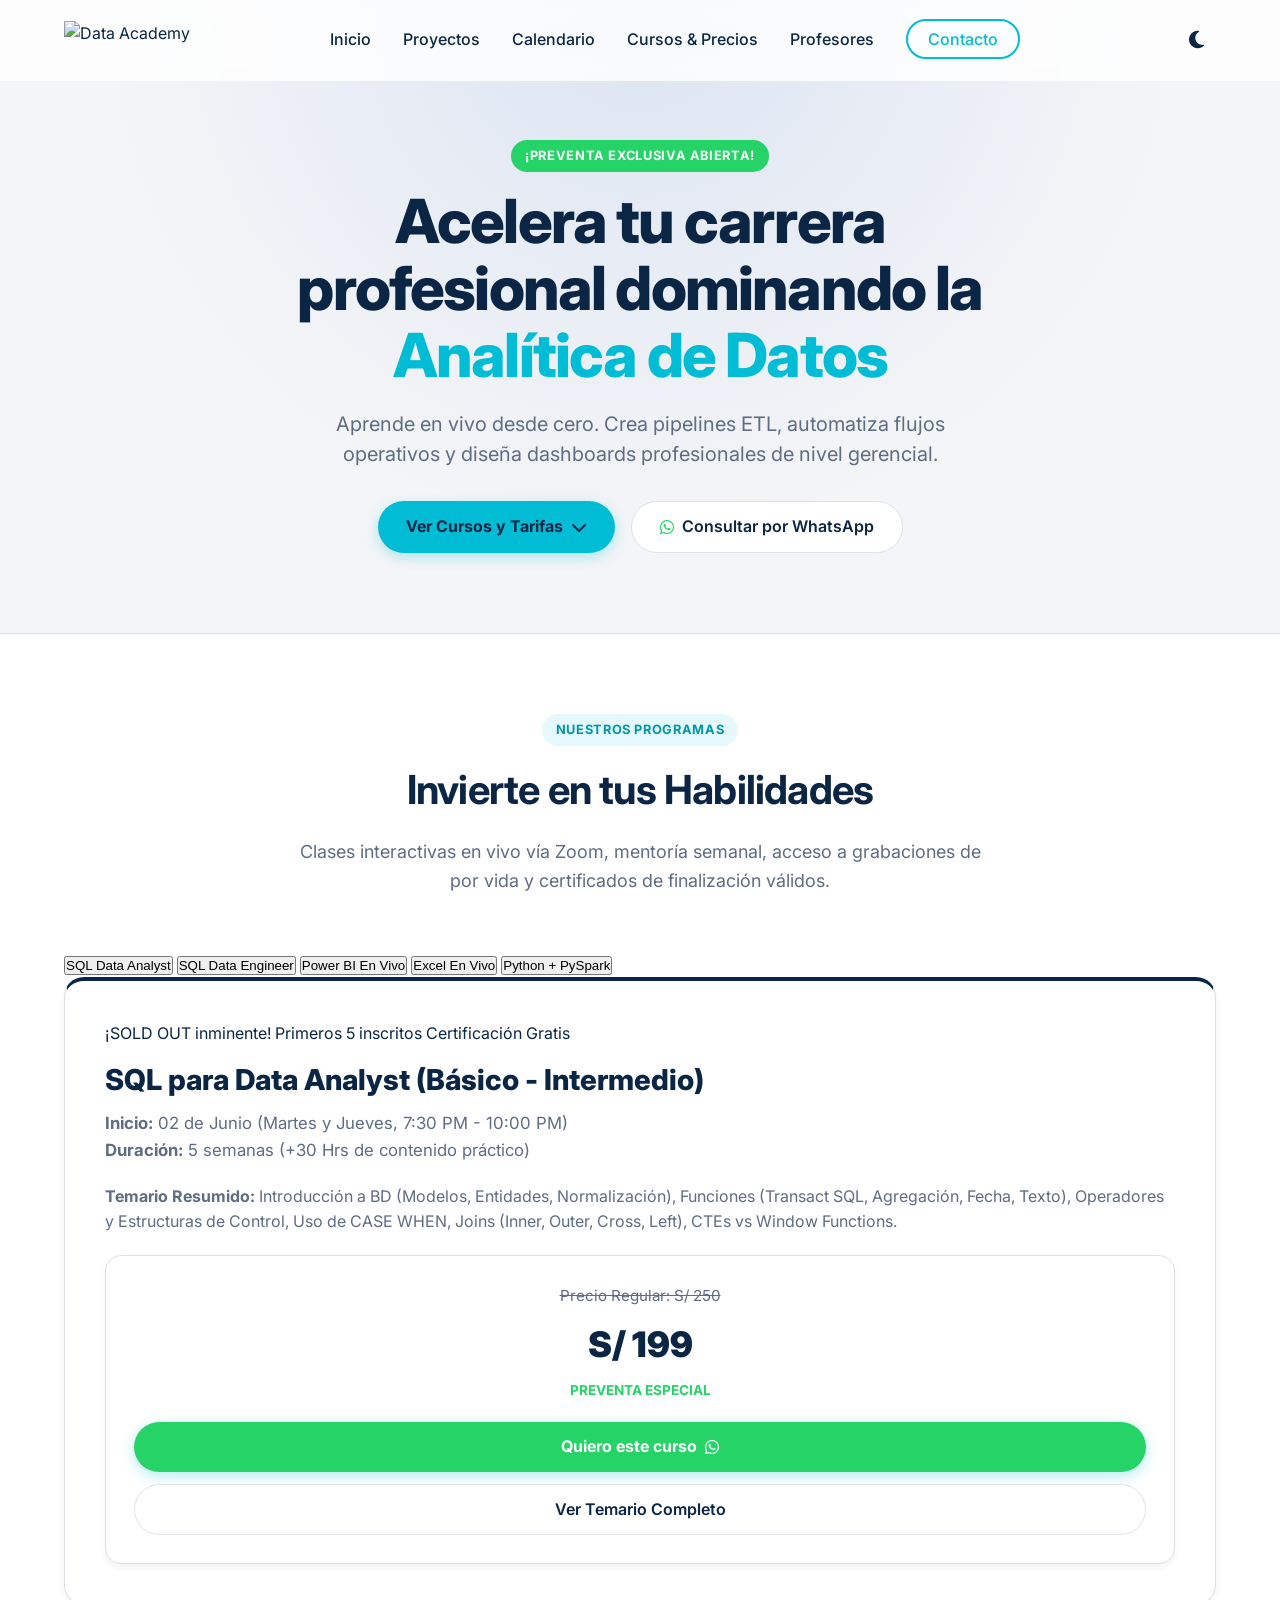
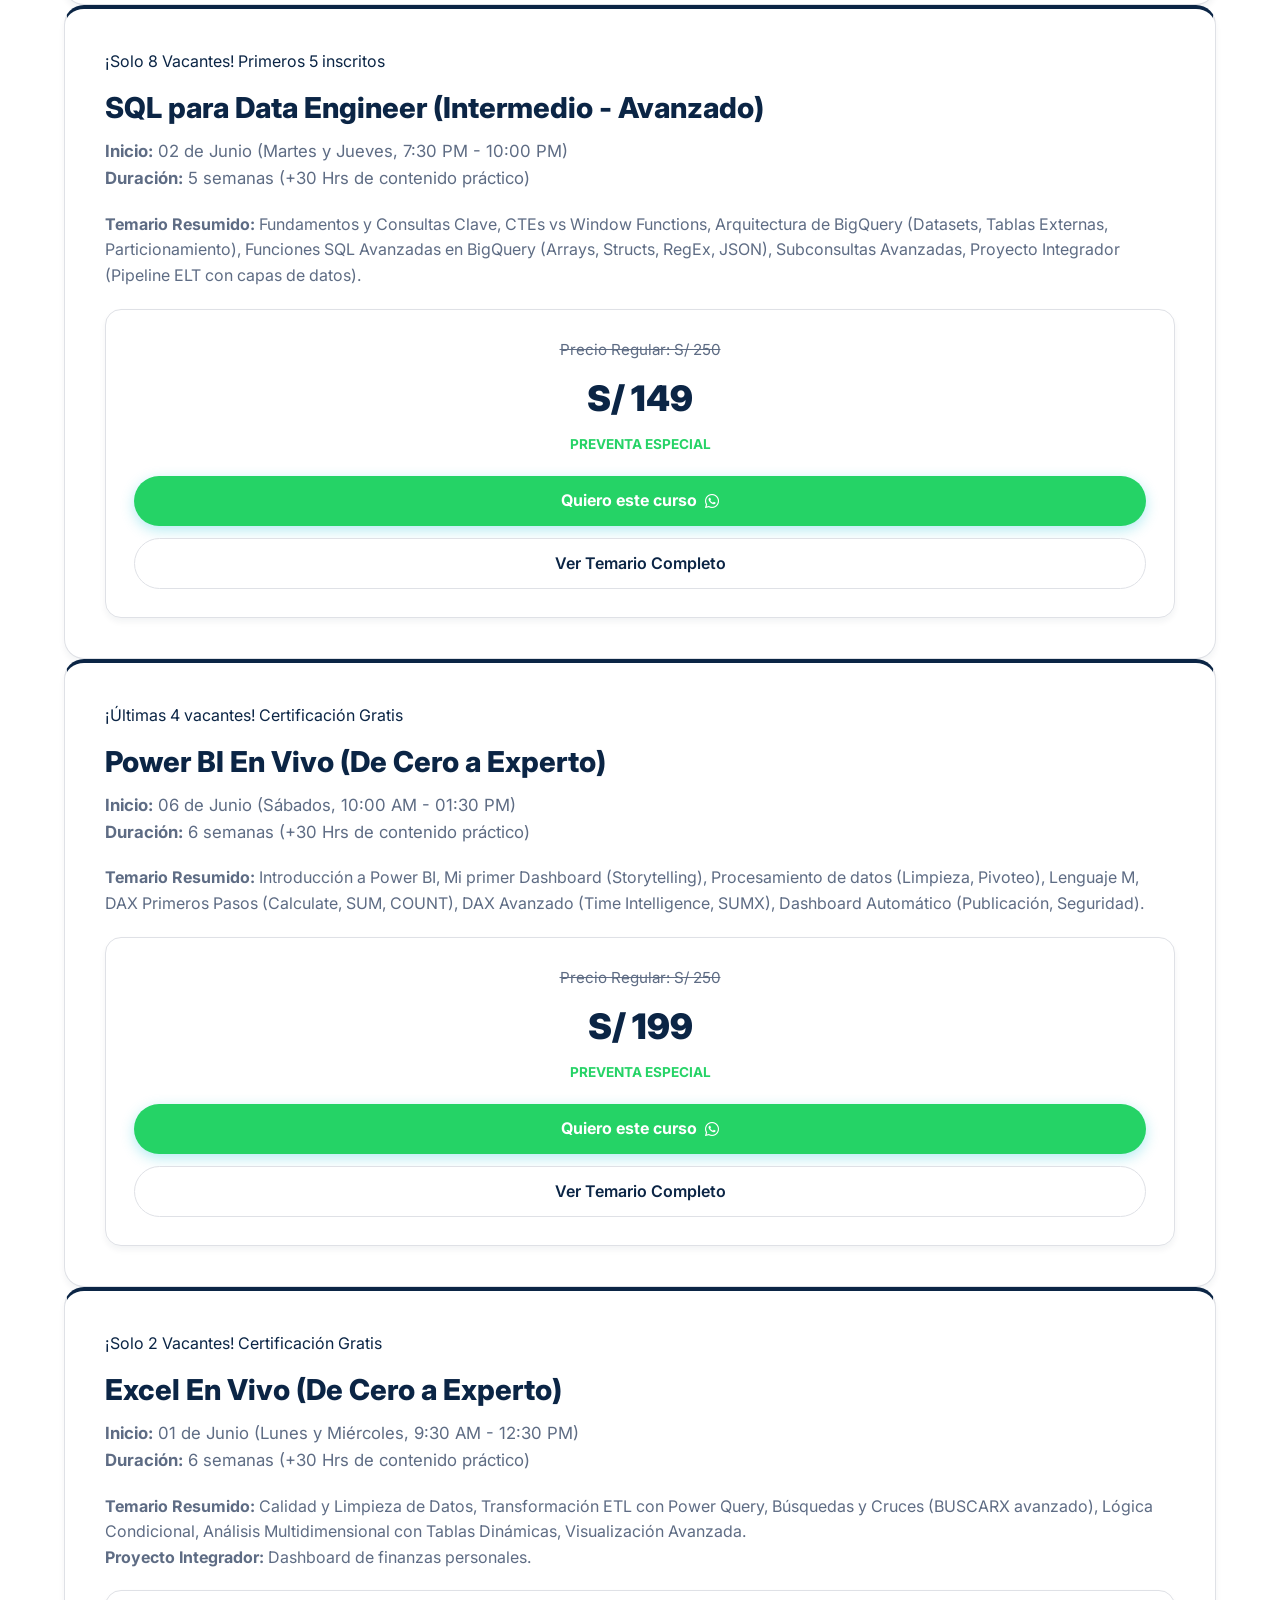
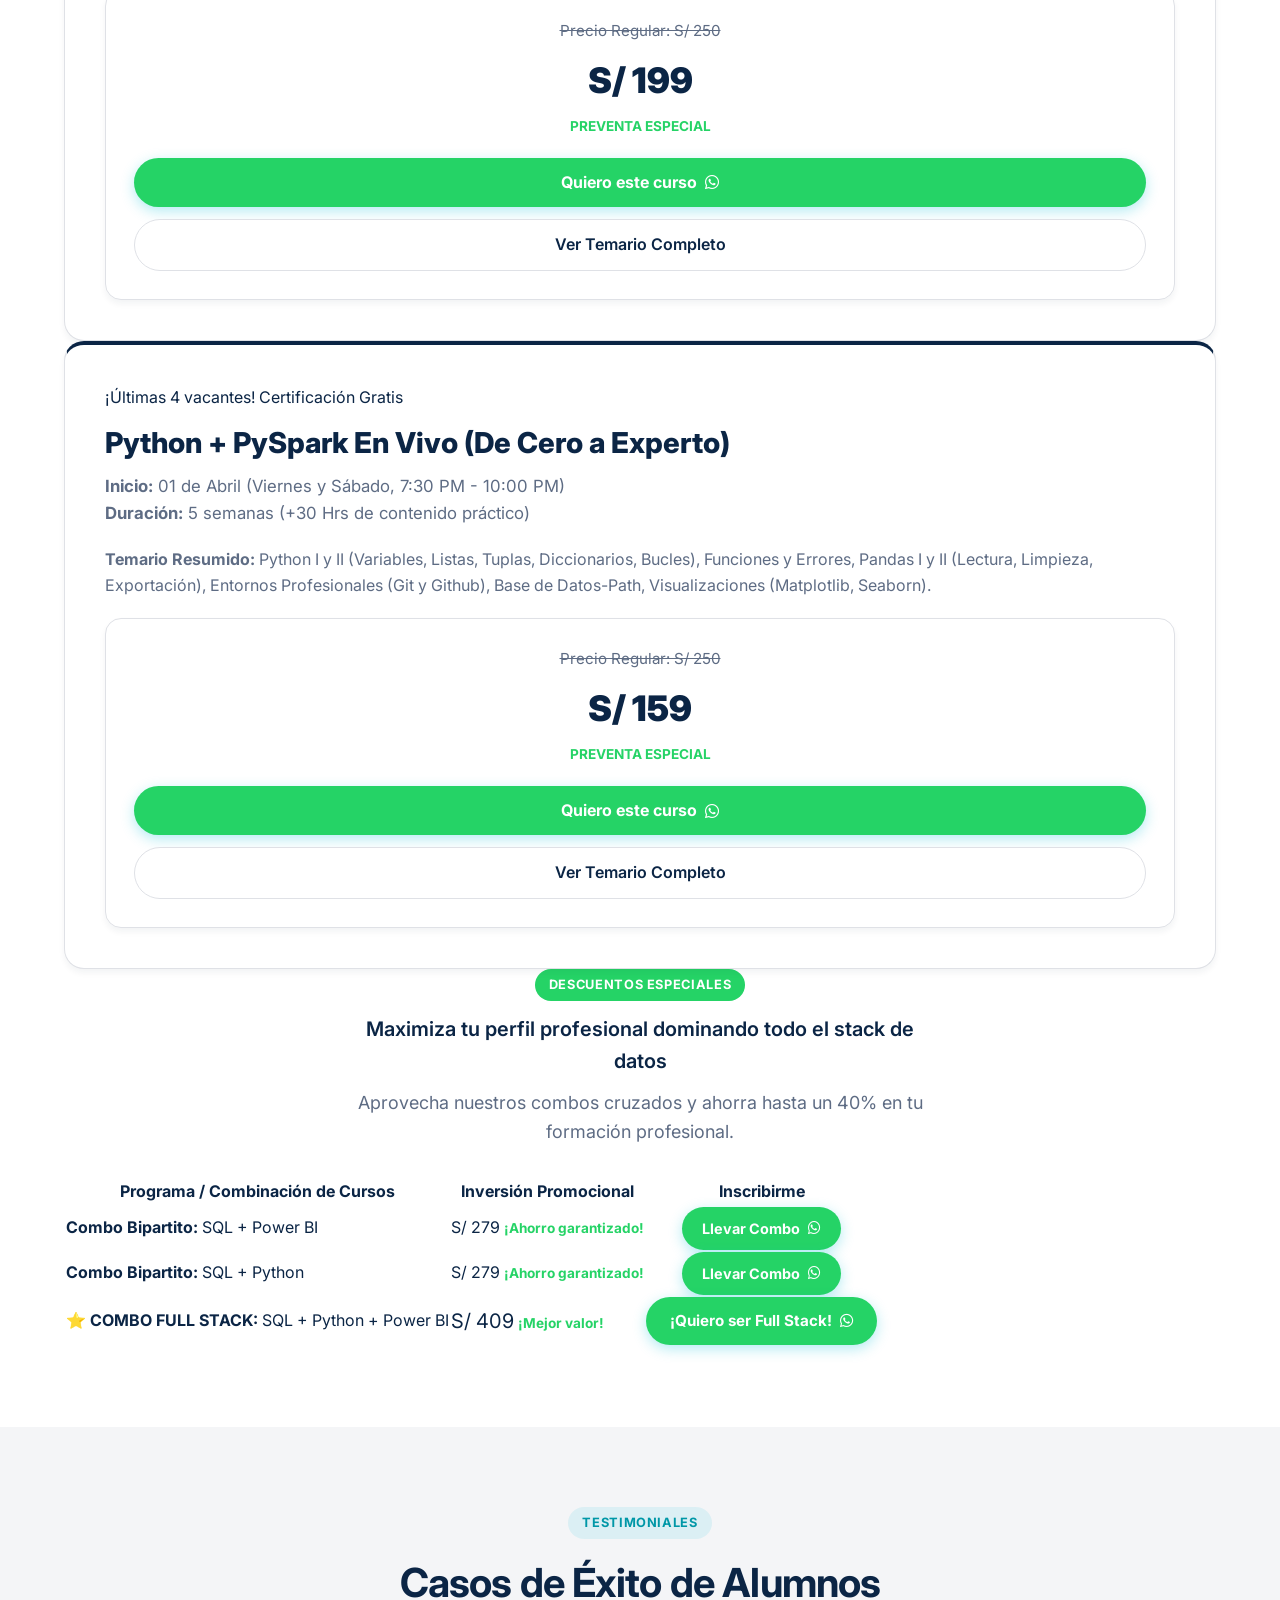
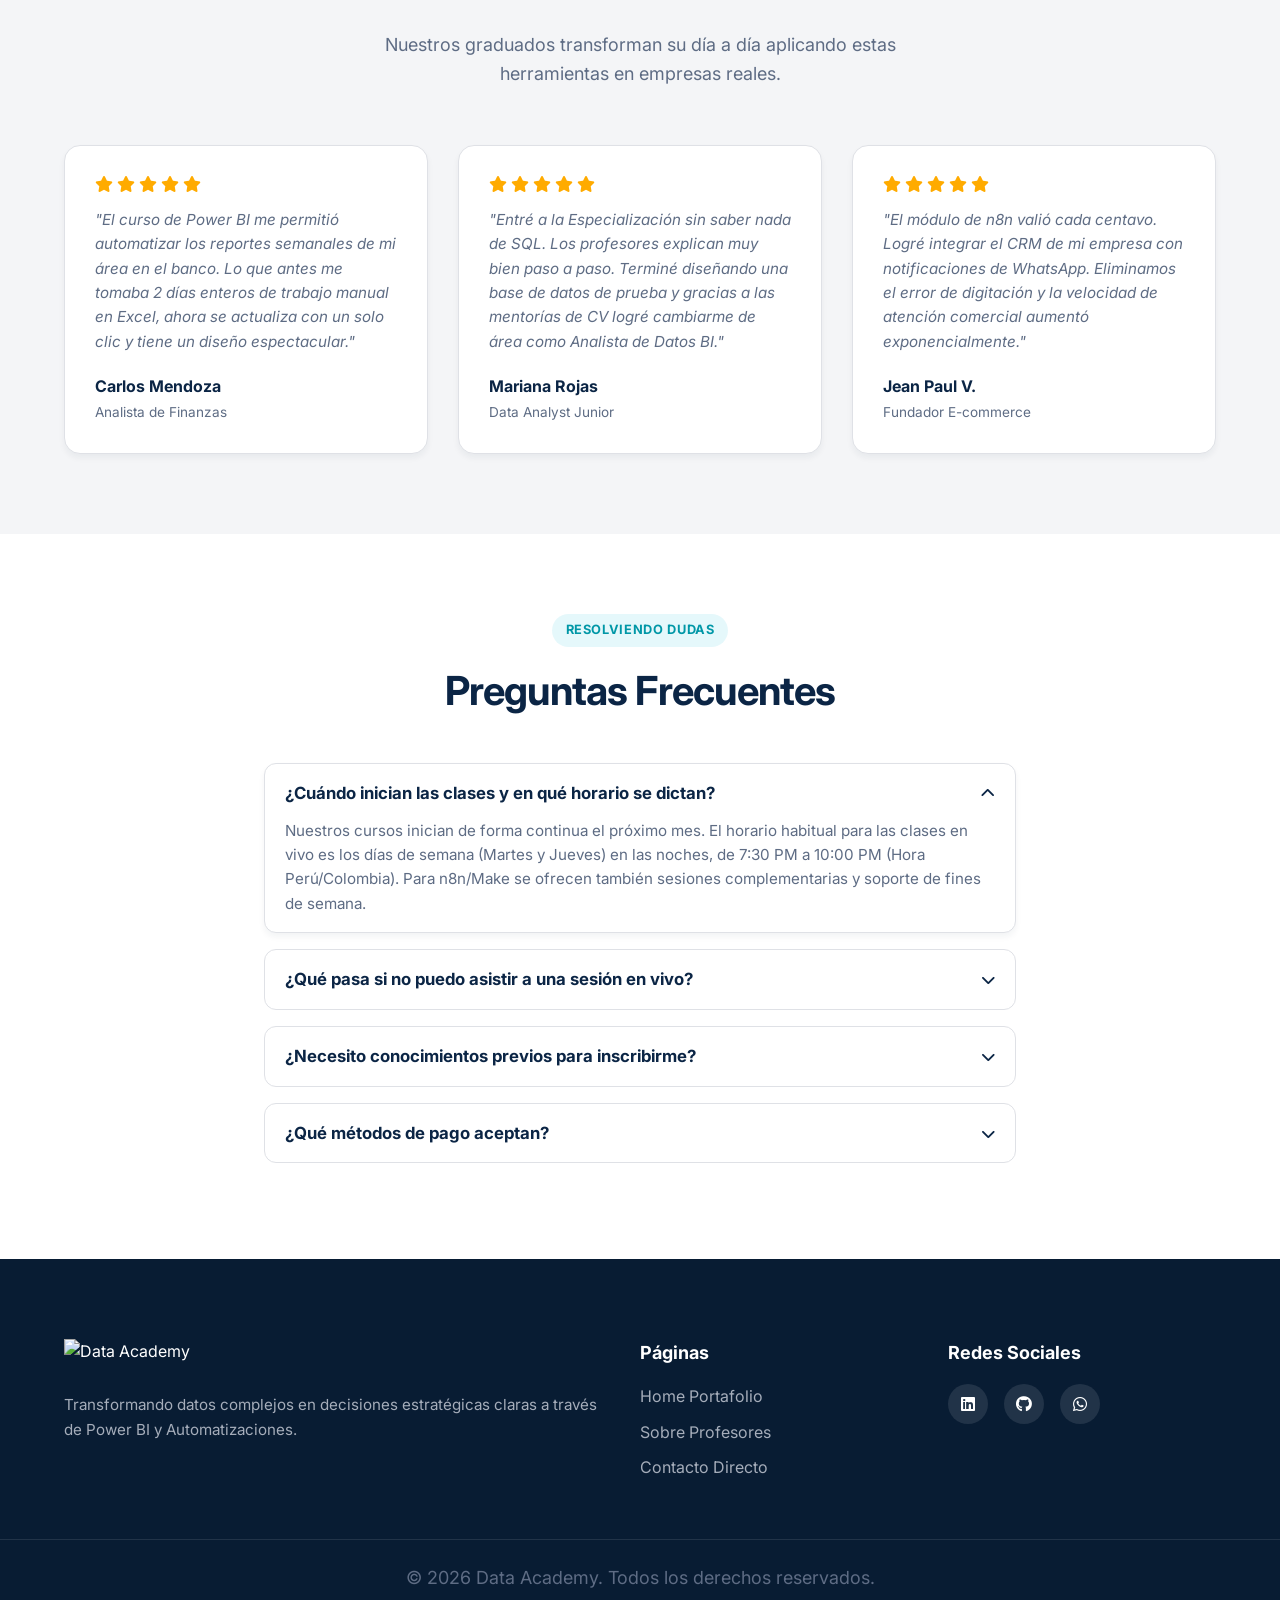
==== landing-ventas.html @ d22f831e "Merge pull request #1 from jhonvelasque/feat-calendario Feat calendario" ====
<!DOCTYPE html>
<html lang="es">

<head>
    <link rel="icon" type="image/png" href="assets/img/logo/logo_pestana.png">
    <script>
        (function () {
            const theme = localStorage.getItem('theme');
            if (theme === 'dark' || (!theme && window.matchMedia('(prefers-color-scheme: dark)').matches)) {
                document.documentElement.classList.add('dark-theme');
            }
        })();
    </script>
    <meta charset="UTF-8">
    <meta name="viewport" content="width=device-width, initial-scale=1.0">
    <title>Inscripciones Abiertas | Data Academy</title>
    <meta name="description"
        content="Venta de cursos en vivo y especializaciones en Power BI, SQL, n8n y Make en Data Academy. Precios de preventa disponibles.">
    <!-- Google Fonts -->
    <link rel="preconnect" href="https://fonts.googleapis.com">
    <link rel="preconnect" href="https://fonts.gstatic.com" crossorigin>
    <link href="https://fonts.googleapis.com/css2?family=Inter:wght@300;400;500;600;700;800&display=swap"
        rel="stylesheet">
    <!-- Font Awesome -->
    <link rel="stylesheet" href="https://cdnjs.cloudflare.com/ajax/libs/font-awesome/6.4.0/css/all.min.css">
    <link rel="stylesheet" href="assets/css/style.css">
</head>

<body>
    <!-- Navbar -->
    <nav class="navbar scrolled" id="navbar">
        <div class="container nav-container">
            <a href="index.html" class="logo">
                <img src="assets/img/logo/logo_claro.png" class="logo-light" alt="Data Academy">
                <img src="assets/img/logo/logo_oscuro.png" class="logo-dark" alt="Data Academy">
            </a>
            <ul class="nav-links">
                <li><a href="index.html#inicio">Inicio</a></li>
                <li><a href="index.html#proyectos">Proyectos</a></li>
                <li><a href="landing-cursos.html">Calendario</a></li>
                <li><a href="#ofertas">Cursos & Precios</a></li>
                <li><a href="pages/biografia.html">Profesores</a></li>
                <li><a href="index.html#contacto" class="btn-primary-outline">Contacto</a></li>
            </ul>
            <button id="theme-toggle" class="theme-toggle-btn" aria-label="Cambiar tema">
                <i class="fas fa-moon"></i>
            </button>
        </div>
    </nav>

    <!-- Landing Hero -->
    <header class="detail-hero"
        style="padding: 140px 0 80px; text-align: center; background: radial-gradient(circle at top, rgba(0, 82, 204, 0.1) 0%, transparent 60%), var(--bg-light);">
        <div class="container detail-container" style="max-width: 800px;">
            <span class="course-tag"
                style="background-color: var(--secondary-color); color: white; margin-bottom: 16px; display: inline-block;">¡Preventa
                Exclusiva Abierta!</span>
            <h1
                style="font-size: clamp(2.5rem, 5vw, 3.8rem); font-weight: 800; line-height: 1.1; margin-bottom: 20px; color: var(--text-main);">
                Acelera tu carrera profesional dominando la <span class="highlight">Analítica de Datos</span>
            </h1>
            <p
                style="font-size: 1.25rem; color: var(--text-muted); max-width: 650px; margin: 0 auto 32px; line-height: 1.5;">
                Aprende en vivo desde cero. Crea pipelines ETL, automatiza flujos operativos y diseña dashboards
                profesionales de nivel gerencial.
            </p>
            <div style="display: flex; gap: 16px; justify-content: center; flex-wrap: wrap;">
                <a href="#ofertas" class="btn btn-primary">Ver Cursos y Tarifas <i class="fas fa-chevron-down"></i></a>
                <a href="https://api.whatsapp.com/send/?phone=51904882577&text=Hola%2C%20me%20gustar%C3%ADa%20obtener%20m%C3%A1s%20informaci%C3%B3n%20sobre%20Data%20Academy.&type=phone_number&app_absent=0" class="btn btn-secondary" target="_blank"><i class="fab fa-whatsapp"></i>
                    Consultar por WhatsApp</a>
            </div>
        </div>
    </header>

    <!-- Pricing & Offers Section -->
    <section class="section" id="ofertas" style="background: var(--bg-main);">
        <div class="container">
            <div class="section-header text-center" style="max-width: 700px; margin: 0 auto 56px;">
                <span class="course-tag" style="margin-bottom: 12px; display: inline-block;">Nuestros Programas</span>
                <h2>Invierte en tus Habilidades</h2>
                <p>Clases interactivas en vivo vía Zoom, mentoría semanal, acceso a grabaciones de por vida y
                    certificados de finalización válidos.</p>
            </div>

            <!-- Catálogo de Cursos (Pestañas Individuales) -->
            <div class="catalog-tabs-container">
                <div class="catalog-tabs-nav">
                    <button class="catalog-tab-btn active" data-tab="tab-sql-analyst">SQL Data Analyst</button>
                    <button class="catalog-tab-btn" data-tab="tab-sql-engineer">SQL Data Engineer</button>
                    <button class="catalog-tab-btn" data-tab="tab-powerbi">Power BI En Vivo</button>
                    <button class="catalog-tab-btn" data-tab="tab-excel">Excel En Vivo</button>
                    <button class="catalog-tab-btn" data-tab="tab-python">Python + PySpark</button>
                </div>

                <!-- Tab 1: SQL Data Analyst -->
                <div class="catalog-tab-panel active" id="tab-sql-analyst">
                    <div class="course-card" style="border-top: 4px solid var(--primary-color); padding: 40px; border-radius: 20px;">
                        <div class="course-grid-catalog">
                            <div>
                                <div style="margin-bottom: 15px;">
                                    <span class="sale-badge-pill sale-badge-red">¡SOLD OUT inminente!</span>
                                    <span class="sale-badge-pill sale-badge-blue">Primeros 5 inscritos</span>
                                    <span class="sale-badge-pill sale-badge-green">Certificación Gratis</span>
                                </div>
                                <h3 style="font-size: 1.8rem; font-weight: 800; margin-bottom: 12px; color: var(--text-main);">SQL para Data Analyst (Básico - Intermedio)</h3>
                                <p class="course-desc" style="font-size: 1.05rem; margin-bottom: 20px;">
                                    <strong>Inicio:</strong> 02 de Junio (Martes y Jueves, 7:30 PM - 10:00 PM)<br>
                                    <strong>Duración:</strong> 5 semanas (+30 Hrs de contenido práctico)
                                </p>
                                <p class="course-desc" style="font-size: 1rem; margin-bottom: 20px; color: var(--text-muted);">
                                    <strong>Temario Resumido:</strong> Introducción a BD (Modelos, Entidades, Normalización), Funciones (Transact SQL, Agregación, Fecha, Texto), Operadores y Estructuras de Control, Uso de CASE WHEN, Joins (Inner, Outer, Cross, Left), CTEs vs Window Functions.
                                </p>
                                
                                
                            </div>
                            <div style="text-align: center; background: var(--card-bg); padding: 28px; border-radius: 16px; border: 1px solid var(--border-color); box-shadow: var(--shadow-sm); display: flex; flex-direction: column; justify-content: center;">
                                <span style="font-size: 0.95rem; text-decoration: line-through; color: var(--text-muted); display: block;">Precio Regular: S/ 250</span>
                                <span style="font-size: 2.2rem; font-weight: 900; color: var(--primary-color); display: block; margin: 8px 0;">S/ 199</span>
                                <span style="font-size: 0.85rem; color: var(--secondary-color); display: block; margin-bottom: 20px; font-weight: 700; text-transform: uppercase;">Preventa Especial</span>
                                <a href="https://api.whatsapp.com/send/?phone=51904882577&text=Hola%2C%20quiero%20inscribirme%20en%20el%20curso%20de%20SQL%20para%20Data%20Analyst%20con%20tarifa%20preventa%20de%20S%2F199&type=phone_number&app_absent=0"
                                    class="btn btn-primary btn-whatsapp" target="_blank"
                                    style="width: 100%; margin-bottom: 12px;">Quiero este curso <i class="fab fa-whatsapp"></i></a>
                                <a href="pages/curso-sql.html" class="btn btn-secondary" style="width: 100%;">Ver Temario Completo</a>
                            </div>
                        </div>
                    </div>
                </div>

                <!-- Tab 2: SQL Data Engineer -->
                <div class="catalog-tab-panel" id="tab-sql-engineer">
                    <div class="course-card" style="border-top: 4px solid var(--primary-color); padding: 40px; border-radius: 20px;">
                        <div class="course-grid-catalog">
                            <div>
                                <div style="margin-bottom: 15px;">
                                    <span class="sale-badge-pill sale-badge-red">¡Solo 8 Vacantes!</span>
                                    <span class="sale-badge-pill sale-badge-blue">Primeros 5 inscritos</span>
                                </div>
                                <h3 style="font-size: 1.8rem; font-weight: 800; margin-bottom: 12px; color: var(--text-main);">SQL para Data Engineer (Intermedio - Avanzado)</h3>
                                <p class="course-desc" style="font-size: 1.05rem; margin-bottom: 20px;">
                                    <strong>Inicio:</strong> 02 de Junio (Martes y Jueves, 7:30 PM - 10:00 PM)<br>
                                    <strong>Duración:</strong> 5 semanas (+30 Hrs de contenido práctico)
                                </p>
                                <p class="course-desc" style="font-size: 1rem; margin-bottom: 20px; color: var(--text-muted);">
                                    <strong>Temario Resumido:</strong> Fundamentos y Consultas Clave, CTEs vs Window Functions, Arquitectura de BigQuery (Datasets, Tablas Externas, Particionamiento), Funciones SQL Avanzadas en BigQuery (Arrays, Structs, RegEx, JSON), Subconsultas Avanzadas, Proyecto Integrador (Pipeline ELT con capas de datos).
                                </p>
                                
                                
                            </div>
                            <div style="text-align: center; background: var(--card-bg); padding: 28px; border-radius: 16px; border: 1px solid var(--border-color); box-shadow: var(--shadow-sm); display: flex; flex-direction: column; justify-content: center;">
                                <span style="font-size: 0.95rem; text-decoration: line-through; color: var(--text-muted); display: block;">Precio Regular: S/ 250</span>
                                <span style="font-size: 2.2rem; font-weight: 900; color: var(--primary-color); display: block; margin: 8px 0;">S/ 149</span>
                                <span style="font-size: 0.85rem; color: var(--secondary-color); display: block; margin-bottom: 20px; font-weight: 700; text-transform: uppercase;">Preventa Especial</span>
                                <a href="https://api.whatsapp.com/send/?phone=51904882577&text=Hola%2C%20quiero%20inscribirme%20en%20el%20curso%20de%20SQL%20para%20Data%20Engineer%20con%20tarifa%20preventa%20de%20S%2F149&type=phone_number&app_absent=0"
                                    class="btn btn-primary btn-whatsapp" target="_blank"
                                    style="width: 100%; margin-bottom: 12px;">Quiero este curso <i class="fab fa-whatsapp"></i></a>
                                <a href="pages/curso-sql-engineer.html" class="btn btn-secondary" style="width: 100%;">Ver Temario Completo</a>
                            </div>
                        </div>
                    </div>
                </div>

                <!-- Tab 3: Power BI En Vivo -->
                <div class="catalog-tab-panel" id="tab-powerbi">
                    <div class="course-card" style="border-top: 4px solid var(--primary-color); padding: 40px; border-radius: 20px;">
                        <div class="course-grid-catalog">
                            <div>
                                <div style="margin-bottom: 15px;">
                                    <span class="sale-badge-pill sale-badge-red">¡Últimas 4 vacantes!</span>
                                    <span class="sale-badge-pill sale-badge-green">Certificación Gratis</span>
                                </div>
                                <h3 style="font-size: 1.8rem; font-weight: 800; margin-bottom: 12px; color: var(--text-main);">Power BI En Vivo (De Cero a Experto)</h3>
                                <p class="course-desc" style="font-size: 1.05rem; margin-bottom: 20px;">
                                    <strong>Inicio:</strong> 06 de Junio (Sábados, 10:00 AM - 01:30 PM)<br>
                                    <strong>Duración:</strong> 6 semanas (+30 Hrs de contenido práctico)
                                </p>
                                <p class="course-desc" style="font-size: 1rem; margin-bottom: 20px; color: var(--text-muted);">
                                    <strong>Temario Resumido:</strong> Introducción a Power BI, Mi primer Dashboard (Storytelling), Procesamiento de datos (Limpieza, Pivoteo), Lenguaje M, DAX Primeros Pasos (Calculate, SUM, COUNT), DAX Avanzado (Time Intelligence, SUMX), Dashboard Automático (Publicación, Seguridad).
                                </p>
                                
                                
                            </div>
                            <div style="text-align: center; background: var(--card-bg); padding: 28px; border-radius: 16px; border: 1px solid var(--border-color); box-shadow: var(--shadow-sm); display: flex; flex-direction: column; justify-content: center;">
                                <span style="font-size: 0.95rem; text-decoration: line-through; color: var(--text-muted); display: block;">Precio Regular: S/ 250</span>
                                <span style="font-size: 2.2rem; font-weight: 900; color: var(--primary-color); display: block; margin: 8px 0;">S/ 199</span>
                                <span style="font-size: 0.85rem; color: var(--secondary-color); display: block; margin-bottom: 20px; font-weight: 700; text-transform: uppercase;">Preventa Especial</span>
                                <a href="https://api.whatsapp.com/send/?phone=51904882577&text=Hola%2C%20quiero%20inscribirme%20en%20el%20curso%20de%20Power%20BI%20con%20tarifa%20preventa%20de%20S%2F199&type=phone_number&app_absent=0"
                                    class="btn btn-primary btn-whatsapp" target="_blank"
                                    style="width: 100%; margin-bottom: 12px;">Quiero este curso <i class="fab fa-whatsapp"></i></a>
                                <a href="pages/curso-powerbi.html" class="btn btn-secondary" style="width: 100%;">Ver Temario Completo</a>
                            </div>
                        </div>
                    </div>
                </div>

                <!-- Tab 4: Excel En Vivo -->
                <div class="catalog-tab-panel" id="tab-excel">
                    <div class="course-card" style="border-top: 4px solid var(--primary-color); padding: 40px; border-radius: 20px;">
                        <div class="course-grid-catalog">
                            <div>
                                <div style="margin-bottom: 15px;">
                                    <span class="sale-badge-pill sale-badge-red">¡Solo 2 Vacantes!</span>
                                    <span class="sale-badge-pill sale-badge-green">Certificación Gratis</span>
                                </div>
                                <h3 style="font-size: 1.8rem; font-weight: 800; margin-bottom: 12px; color: var(--text-main);">Excel En Vivo (De Cero a Experto)</h3>
                                <p class="course-desc" style="font-size: 1.05rem; margin-bottom: 20px;">
                                    <strong>Inicio:</strong> 01 de Junio (Lunes y Miércoles, 9:30 AM - 12:30 PM)<br>
                                    <strong>Duración:</strong> 6 semanas (+30 Hrs de contenido práctico)
                                </p>
                                <p class="course-desc" style="font-size: 1rem; margin-bottom: 20px; color: var(--text-muted);">
                                    <strong>Temario Resumido:</strong> Calidad y Limpieza de Datos, Transformación ETL con Power Query, Búsquedas y Cruces (BUSCARX avanzado), Lógica Condicional, Análisis Multidimensional con Tablas Dinámicas, Visualización Avanzada.<br>
                                    <strong>Proyecto Integrador:</strong> Dashboard de finanzas personales.
                                </p>
                                
                                
                            </div>
                            <div style="text-align: center; background: var(--card-bg); padding: 28px; border-radius: 16px; border: 1px solid var(--border-color); box-shadow: var(--shadow-sm); display: flex; flex-direction: column; justify-content: center;">
                                <span style="font-size: 0.95rem; text-decoration: line-through; color: var(--text-muted); display: block;">Precio Regular: S/ 250</span>
                                <span style="font-size: 2.2rem; font-weight: 900; color: var(--primary-color); display: block; margin: 8px 0;">S/ 199</span>
                                <span style="font-size: 0.85rem; color: var(--secondary-color); display: block; margin-bottom: 20px; font-weight: 700; text-transform: uppercase;">Preventa Especial</span>
                                <a href="https://api.whatsapp.com/send/?phone=51904882577&text=Hola%2C%20quiero%20inscribirme%20en%20el%20curso%20de%20Excel%20con%20tarifa%20preventa%20de%20S%2F199&type=phone_number&app_absent=0"
                                    class="btn btn-primary btn-whatsapp" target="_blank"
                                    style="width: 100%; margin-bottom: 12px;">Quiero este curso <i class="fab fa-whatsapp"></i></a>
                                <a href="pages/curso-excel.html" class="btn btn-secondary" style="width: 100%;">Ver Temario Completo</a>
                            </div>
                        </div>
                    </div>
                </div>

                <!-- Tab 5: Python + PySpark -->
                <div class="catalog-tab-panel" id="tab-python">
                    <div class="course-card" style="border-top: 4px solid var(--primary-color); padding: 40px; border-radius: 20px;">
                        <div class="course-grid-catalog">
                            <div>
                                <div style="margin-bottom: 15px;">
                                    <span class="sale-badge-pill sale-badge-red">¡Últimas 4 vacantes!</span>
                                    <span class="sale-badge-pill sale-badge-green">Certificación Gratis</span>
                                </div>
                                <h3 style="font-size: 1.8rem; font-weight: 800; margin-bottom: 12px; color: var(--text-main);">Python + PySpark En Vivo (De Cero a Experto)</h3>
                                <p class="course-desc" style="font-size: 1.05rem; margin-bottom: 20px;">
                                    <strong>Inicio:</strong> 01 de Abril (Viernes y Sábado, 7:30 PM - 10:00 PM)<br>
                                    <strong>Duración:</strong> 5 semanas (+30 Hrs de contenido práctico)
                                </p>
                                <p class="course-desc" style="font-size: 1rem; margin-bottom: 20px; color: var(--text-muted);">
                                    <strong>Temario Resumido:</strong> Python I y II (Variables, Listas, Tuplas, Diccionarios, Bucles), Funciones y Errores, Pandas I y II (Lectura, Limpieza, Exportación), Entornos Profesionales (Git y Github), Base de Datos-Path, Visualizaciones (Matplotlib, Seaborn).
                                </p>
                                
                                
                            </div>
                            <div style="text-align: center; background: var(--card-bg); padding: 28px; border-radius: 16px; border: 1px solid var(--border-color); box-shadow: var(--shadow-sm); display: flex; flex-direction: column; justify-content: center;">
                                <span style="font-size: 0.95rem; text-decoration: line-through; color: var(--text-muted); display: block;">Precio Regular: S/ 250</span>
                                <span style="font-size: 2.2rem; font-weight: 900; color: var(--primary-color); display: block; margin: 8px 0;">S/ 159</span>
                                <span style="font-size: 0.85rem; color: var(--secondary-color); display: block; margin-bottom: 20px; font-weight: 700; text-transform: uppercase;">Preventa Especial</span>
                                <a href="https://api.whatsapp.com/send/?phone=51904882577&text=Hola%2C%20quiero%20inscribirme%20en%20el%20curso%20de%20Python%20con%20tarifa%20preventa%20de%20S%2F159&type=phone_number&app_absent=0"
                                    class="btn btn-primary btn-whatsapp" target="_blank"
                                    style="width: 100%; margin-bottom: 12px;">Quiero este curso <i class="fab fa-whatsapp"></i></a>
                                <a href="pages/curso-python.html" class="btn btn-secondary" style="width: 100%;">Ver Temario Completo</a>
                            </div>
                        </div>
                    </div>
                </div>
            </div>

            <!-- Sección 4: Promociones y Combos (Cross-Selling) -->
            <div class="combos-section fade-in">
                <div class="text-center" style="max-width: 600px; margin: 0 auto 30px;">
                    <span class="course-tag" style="background-color: var(--secondary-color); color: white; display: inline-block; margin-bottom: 12px;">Descuentos Especiales</span>
                    <h3>Maximiza tu perfil profesional dominando todo el stack de datos</h3>
                    <p style="color: var(--text-muted); margin-top: 10px;">Aprovecha nuestros combos cruzados y ahorra hasta un 40% en tu formación profesional.</p>
                </div>
                
                <div class="combos-table-wrapper">
                    <table class="combos-table">
                        <thead>
                            <tr>
                                <th>Programa / Combinación de Cursos</th>
                                <th>Inversión Promocional</th>
                                <th style="text-align: center;">Inscribirme</th>
                            </tr>
                        </thead>
                        <tbody>

                            <tr>
                                <td><strong>Combo Bipartito:</strong> SQL + Power BI</td>
                                <td><span class="combo-highlight">S/ 279</span> <span style="font-size: 0.85rem; color: var(--secondary-color); font-weight: 700;">¡Ahorro garantizado!</span></td>
                                <td style="text-align: center;"><a href="https://api.whatsapp.com/send/?phone=51904882577&text=Hola%2C%20quiero%20llevar%20el%20Combo%20SQL%20%20%20Power%20BI&type=phone_number&app_absent=0" class="btn btn-primary btn-whatsapp" style="padding: 10px 20px; font-size: 0.9rem;" target="_blank">Llevar Combo <i class="fab fa-whatsapp"></i></a></td>
                            </tr>
                            <tr>
                                <td><strong>Combo Bipartito:</strong> SQL + Python</td>
                                <td><span class="combo-highlight">S/ 279</span> <span style="font-size: 0.85rem; color: var(--secondary-color); font-weight: 700;">¡Ahorro garantizado!</span></td>
                                <td style="text-align: center;"><a href="https://api.whatsapp.com/send/?phone=51904882577&text=Hola%2C%20quiero%20llevar%20el%20Combo%20SQL%20%20%20Python&type=phone_number&app_absent=0" class="btn btn-primary btn-whatsapp" style="padding: 10px 20px; font-size: 0.9rem;" target="_blank">Llevar Combo <i class="fab fa-whatsapp"></i></a></td>
                            </tr>
                            <tr>
                                <td>⭐ <strong>COMBO FULL STACK:</strong> SQL + Python + Power BI</td>
                                <td><span class="combo-highlight" style="font-size: 1.25rem;">S/ 409</span> <span style="font-size: 0.85rem; color: var(--secondary-color); font-weight: 700;">¡Mejor valor!</span></td>
                                <td style="text-align: center;"><a href="https://api.whatsapp.com/send/?phone=51904882577&text=Hola%2C%20quiero%20inscribirme%20en%20el%20Combo%20Full%20Stack%20de%20Datos&type=phone_number&app_absent=0" class="btn btn-primary btn-whatsapp" style="padding: 12px 24px; font-size: 0.95rem; font-weight: 700;" target="_blank">¡Quiero ser Full Stack! <i class="fab fa-whatsapp"></i></a></td>
                            </tr>
                        </tbody>
                    </table>
                </div>
            </div>
        </div>
    </section>

    <!-- Testimonials Section -->
    <section class="section bg-light">
        <div class="container">
            <div class="section-header text-center" style="max-width: 600px; margin: 0 auto 56px;">
                <span class="course-tag" style="margin-bottom: 12px; display: inline-block;">Testimoniales</span>
                <h2>Casos de Éxito de Alumnos</h2>
                <p>Nuestros graduados transforman su día a día aplicando estas herramientas en empresas reales.</p>
            </div>

            <div class="grid" style="grid-template-columns: repeat(auto-fit, minmax(280px, 1fr)); gap: 30px;">
                <div class="course-card" style="padding: 30px;">
                    <div style="display: flex; gap: 4px; color: #ffab00; margin-bottom: 16px;">
                        <i class="fas fa-star"></i><i class="fas fa-star"></i><i class="fas fa-star"></i><i
                            class="fas fa-star"></i><i class="fas fa-star"></i>
                    </div>
                    <p style="font-style: italic; font-size: 0.95rem; color: var(--text-muted); margin-bottom: 20px;">
                        "El curso de Power BI me permitió automatizar los reportes semanales de mi área en el banco. Lo
                        que antes me tomaba 2 días enteros de trabajo manual en Excel, ahora se actualiza con un solo
                        clic y tiene un diseño espectacular."</p>
                    <h4 style="margin-bottom: 2px; color: var(--text-main);">Carlos Mendoza</h4>
                    <span style="font-size: 0.85rem; color: var(--text-muted);">Analista de Finanzas</span>
                </div>
                <div class="course-card" style="padding: 30px;">
                    <div style="display: flex; gap: 4px; color: #ffab00; margin-bottom: 16px;">
                        <i class="fas fa-star"></i><i class="fas fa-star"></i><i class="fas fa-star"></i><i
                            class="fas fa-star"></i><i class="fas fa-star"></i>
                    </div>
                    <p style="font-style: italic; font-size: 0.95rem; color: var(--text-muted); margin-bottom: 20px;">
                        "Entré a la Especialización sin saber nada de SQL. Los profesores explican muy bien paso a paso.
                        Terminé diseñando una base de datos de prueba y gracias a las mentorías de CV logré cambiarme de
                        área como Analista de Datos BI."</p>
                    <h4 style="margin-bottom: 2px; color: var(--text-main);">Mariana Rojas</h4>
                    <span style="font-size: 0.85rem; color: var(--text-muted);">Data Analyst Junior</span>
                </div>
                <div class="course-card" style="padding: 30px;">
                    <div style="display: flex; gap: 4px; color: #ffab00; margin-bottom: 16px;">
                        <i class="fas fa-star"></i><i class="fas fa-star"></i><i class="fas fa-star"></i><i
                            class="fas fa-star"></i><i class="fas fa-star"></i>
                    </div>
                    <p style="font-style: italic; font-size: 0.95rem; color: var(--text-muted); margin-bottom: 20px;">
                        "El módulo de n8n valió cada centavo. Logré integrar el CRM de mi empresa con notificaciones de
                        WhatsApp. Eliminamos el error de digitación y la velocidad de atención comercial aumentó
                        exponencialmente."</p>
                    <h4 style="margin-bottom: 2px; color: var(--text-main);">Jean Paul V.</h4>
                    <span style="font-size: 0.85rem; color: var(--text-muted);">Fundador E-commerce</span>
                </div>
            </div>
        </div>
    </section>

    <!-- Accordion FAQs Section -->
    <section class="section">
        <div class="container" style="max-width: 800px;">
            <div class="section-header text-center" style="margin-bottom: 40px;">
                <span class="course-tag" style="margin-bottom: 12px; display: inline-block;">Resolviendo Dudas</span>
                <h2>Preguntas Frecuentes</h2>
            </div>

            <div class="faq-container">
                <details class="faq-item"
                    style="border: 1px solid var(--border-color); border-radius: 12px; margin-bottom: 16px; padding: 16px 20px; transition: var(--transition); background: white;"
                    open>
                    <summary
                        style="font-weight: 700; color: var(--text-main); font-size: 1.05rem; cursor: pointer; display: flex; justify-content: space-between; align-items: center; list-style: none;">
                        ¿Cuándo inician las clases y en qué horario se dictan?
                        <span class="faq-icon" style="transition: transform 0.3s;"><i
                                class="fas fa-chevron-down"></i></span>
                    </summary>
                    <p
                        style="margin-top: 12px; margin-bottom: 0; font-size: 0.95rem; color: var(--text-muted); line-height: 1.6;">
                        Nuestros cursos inician de forma continua el próximo mes. El horario habitual para las clases en
                        vivo es los días de semana (Martes y Jueves) en las noches, de 7:30 PM a 10:00 PM (Hora
                        Perú/Colombia). Para n8n/Make se ofrecen también sesiones complementarias y soporte de fines de
                        semana.
                    </p>
                </details>

                <details class="faq-item"
                    style="border: 1px solid var(--border-color); border-radius: 12px; margin-bottom: 16px; padding: 16px 20px; transition: var(--transition); background: white;">
                    <summary
                        style="font-weight: 700; color: var(--text-main); font-size: 1.05rem; cursor: pointer; display: flex; justify-content: space-between; align-items: center; list-style: none;">
                        ¿Qué pasa si no puedo asistir a una sesión en vivo?
                        <span class="faq-icon" style="transition: transform 0.3s;"><i
                                class="fas fa-chevron-down"></i></span>
                    </summary>
                    <p
                        style="margin-top: 12px; margin-bottom: 0; font-size: 0.95rem; color: var(--text-muted); line-height: 1.6;">
                        No te preocupes. Todas las sesiones se graban en alta definición y se suben a nuestra plataforma
                        estudiantil en un plazo máximo de 12 horas. Tendrás acceso de por vida a la plataforma de
                        grabaciones y al repositorio de proyectos.
                    </p>
                </details>

                <details class="faq-item"
                    style="border: 1px solid var(--border-color); border-radius: 12px; margin-bottom: 16px; padding: 16px 20px; transition: var(--transition); background: white;">
                    <summary
                        style="font-weight: 700; color: var(--text-main); font-size: 1.05rem; cursor: pointer; display: flex; justify-content: space-between; align-items: center; list-style: none;">
                        ¿Necesito conocimientos previos para inscribirme?
                        <span class="faq-icon" style="transition: transform 0.3s;"><i
                                class="fas fa-chevron-down"></i></span>
                    </summary>
                    <p
                        style="margin-top: 12px; margin-bottom: 0; font-size: 0.95rem; color: var(--text-muted); line-height: 1.6;">
                        No. Nuestros temarios están diseñados bajo una ruta incremental de aprendizaje. Empezamos desde
                        las bases conceptuales y subimos gradualmente el nivel a través de talleres aplicados y
                        proyectos dirigidos de negocio.
                    </p>
                </details>

                <details class="faq-item"
                    style="border: 1px solid var(--border-color); border-radius: 12px; margin-bottom: 16px; padding: 16px 20px; transition: var(--transition); background: white;">
                    <summary
                        style="font-weight: 700; color: var(--text-main); font-size: 1.05rem; cursor: pointer; display: flex; justify-content: space-between; align-items: center; list-style: none;">
                        ¿Qué métodos de pago aceptan?
                        <span class="faq-icon" style="transition: transform 0.3s;"><i
                                class="fas fa-chevron-down"></i></span>
                    </summary>
                    <p
                        style="margin-top: 12px; margin-bottom: 0; font-size: 0.95rem; color: var(--text-muted); line-height: 1.6;">
                        Aceptamos transferencias bancarias locales directas (BCP, Interbank, BBVA), pagos con tarjeta de
                        crédito/débito vía pasarela segura de Niubiz/Pay-Me, Yape/Plin, y pagos internacionales en
                        dólares mediante PayPal. Ofrecemos financiamiento directo de hasta 2 cuotas sin intereses para
                        la Especialización.
                    </p>
                </details>
            </div>
        </div>
    </section>

    <!-- Footer -->
    <footer>
        <div class="container footer-content" style="grid-template-columns: 2fr 1fr 1fr; gap: 40px;">
            <div class="footer-brand">
                <a href="index.html" class="logo" style="margin-bottom: 16px;">
                    <img src="assets/img/logo/logo_oscuro.png" style="height: 38px; width: auto;"
                        alt="Data Academy">
                </a>
                <p style="color: #a5adba; font-size: 0.95rem;">Transformando datos complejos en decisiones estratégicas
                    claras a través de Power BI y Automatizaciones.</p>
            </div>
            <div class="footer-links">
                <h4 style="color: white; margin-bottom: 16px;">Páginas</h4>
                <ul>
                    <li style="margin-bottom: 10px;"><a href="index.html" style="color: #a5adba;">Home Portafolio</a>
                    </li>
                    <li style="margin-bottom: 10px;"><a href="pages/biografia.html" style="color: #a5adba;">Sobre
                            Profesores</a></li>
                    <li style="margin-bottom: 10px;"><a href="index.html#contacto" style="color: #a5adba;">Contacto
                            Directo</a></li>
                </ul>
            </div>
            <div class="footer-social">
                <h4 style="color: white; margin-bottom: 16px;">Redes Sociales</h4>
                <div class="social-icons">
                    <a href="#"><i class="fab fa-linkedin"></i></a>
                    <a href="#"><i class="fab fa-github"></i></a>
                    <a href="https://api.whatsapp.com/send/?phone=51904882577&text=Hola%2C%20me%20gustar%C3%ADa%20obtener%20m%C3%A1s%20informaci%C3%B3n%20sobre%20Data%20Academy.&type=phone_number&app_absent=0" target="_blank"><i class="fab fa-whatsapp"></i></a>
                </div>
            </div>
        </div>
        <div class="footer-bottom"
            style="text-align: center; padding-top: 24px; border-top: 1px solid rgba(255,255,255,0.1); margin-top: 40px; color: #a5adba; font-size: 0.85rem;">
            <p>&copy; 2026 Data Academy. Todos los derechos reservados.</p>
        </div>
    </footer>
    <script src="assets/js/script.js"></script>
</body>

</html>
---- assets/css/style.css ----
/* =========================================
   CSS Variables & Reset
   ========================================= */
:root {
    --primary-color: #0B2545; /* Navy principal de Data Academy */
    --primary-light: #134074; /* Navy medio para hovers */
    --primary-dark: #081C33;  /* Navy oscuro */
    --accent-color: #00BCD4;  /* Cyan brillante de Data Academy */
    --accent-hover: #0097A7;  /* Cyan para hovers */
    --secondary-color: #25D366; /* WhatsApp Green */
    --text-main: #0B2545;     /* Texto principal en Navy */
    --text-muted: #5e6c84;
    --bg-main: #ffffff;
    --bg-light: #f4f5f7;
    --card-bg: #ffffff;
    --border-color: #dfe1e6;
    --shadow-sm: 0 4px 6px rgba(9, 30, 66, 0.05);
    --shadow-md: 0 10px 20px rgba(9, 30, 66, 0.08);
    --shadow-lg: 0 20px 30px rgba(9, 30, 66, 0.12);
    --transition: all 0.3s cubic-bezier(0.25, 0.8, 0.25, 1);
}

* {
    margin: 0;
    padding: 0;
    box-sizing: border-box;
}

html {
    scroll-behavior: smooth;
    font-size: 16px;
}

body {
    font-family: 'Inter', sans-serif;
    color: var(--text-main);
    background-color: var(--bg-main);
    line-height: 1.6;
    overflow-x: hidden;
}

a {
    text-decoration: none;
    color: inherit;
    transition: var(--transition);
}

ul {
    list-style: none;
}

img {
    max-width: 100%;
    height: auto;
    display: block;
}

.container {
    width: 100%;
    max-width: 1200px;
    margin: 0 auto;
    padding: 0 24px;
}

.section {
    padding: 80px 0;
}

.bg-light {
    background-color: var(--bg-light);
}

.text-center {
    text-align: center;
}

.highlight {
    color: var(--accent-color);
    position: relative;
    display: inline-block;
}
.highlight::after {
    content: '';
    position: absolute;
    width: 100%;
    height: 30%;
    bottom: 5px;
    left: 0;
    background-color: rgba(0, 188, 212, 0.15);
    z-index: -1;
}

/* =========================================
   Typography
   ========================================= */
h1 {
    font-size: clamp(2.5rem, 5vw, 4rem);
    line-height: 1.1;
    font-weight: 800;
    margin-bottom: 24px;
    letter-spacing: -0.03em;
}

h2 {
    font-size: clamp(2rem, 4vw, 2.5rem);
    font-weight: 700;
    margin-bottom: 16px;
    letter-spacing: -0.02em;
}

h3 {
    font-size: 1.25rem;
    font-weight: 600;
    margin-bottom: 12px;
}

p {
    color: var(--text-muted);
    font-size: 1.125rem;
    margin-bottom: 24px;
}

/* =========================================
   Buttons
   ========================================= */
.btn {
    display: inline-flex;
    align-items: center;
    justify-content: center;
    gap: 8px;
    padding: 12px 28px;
    border-radius: 50px;
    font-weight: 600;
    cursor: pointer;
    transition: var(--transition);
    border: none;
    font-size: 1rem;
}

.btn-primary {
    background-color: var(--accent-color);
    color: var(--primary-color);
    box-shadow: 0 4px 14px rgba(0, 188, 212, 0.3);
    font-weight: 700;
}

.btn-primary:hover {
    background-color: var(--primary-dark);
    color: var(--accent-color);
    transform: translateY(-2px);
    box-shadow: 0 6px 20px rgba(0, 188, 212, 0.4);
}

.btn-secondary {
    background-color: white;
    color: var(--text-main);
    border: 1px solid var(--border-color);
}

.btn-secondary:hover {
    border-color: var(--accent-color);
    color: var(--accent-color);
    transform: translateY(-2px);
}

.btn-link {
    color: var(--primary-color);
    font-weight: 600;
    display: inline-flex;
    align-items: center;
    gap: 4px;
}
.btn-link:hover {
    color: var(--primary-dark);
    gap: 8px;
}

/* =========================================
   Navbar
   ========================================= */
.navbar {
    position: fixed;
    top: 0;
    left: 0;
    width: 100%;
    padding: 20px 0;
    background: rgba(255, 255, 255, 0.8);
    backdrop-filter: blur(10px);
    -webkit-backdrop-filter: blur(10px);
    z-index: 1000;
    transition: var(--transition);
    border-bottom: 1px solid transparent;
}

.navbar.scrolled {
    padding: 12px 0;
    background: rgba(255, 255, 255, 0.95);
    border-bottom: 1px solid var(--border-color);
    box-shadow: var(--shadow-sm);
}

.nav-container {
    display: flex;
    justify-content: space-between;
    align-items: center;
}

.logo {
    display: flex;
    align-items: center;
}
.logo .logo-light {
    display: block;
    height: 38px;
    width: auto;
}
.logo .logo-dark {
    display: none;
    height: 38px;
    width: auto;
}
html.dark-theme .logo .logo-light {
    display: none;
}
html.dark-theme .logo .logo-dark {
    display: block;
}

.nav-links {
    display: flex;
    align-items: center;
    gap: 32px;
}

.nav-links a {
    font-weight: 500;
    color: var(--text-main);
}

.nav-links a:hover {
    color: var(--accent-color);
}

.nav-links a.active {
    color: var(--accent-color) !important;
    font-weight: 700;
}

.btn-primary-outline {
    border: 2px solid var(--accent-color);
    padding: 8px 20px;
    border-radius: 50px;
    color: var(--accent-color) !important;
    background-color: transparent;
}
.btn-primary-outline:hover {
    background-color: var(--accent-color);
    color: var(--primary-color) !important;
    box-shadow: 0 0 15px rgba(0, 188, 212, 0.4);
}

.hamburger {
    display: none;
    font-size: 1.5rem;
    cursor: pointer;
    color: var(--text-main);
}

/* =========================================
   Hero Section
   ========================================= */
.hero {
    min-height: 100vh;
    display: flex;
    align-items: center;
    padding-top: 80px;
    background: radial-gradient(circle at top right, rgba(0, 188, 212, 0.12), transparent 45%),
                radial-gradient(circle at bottom left, rgba(11, 37, 69, 0.08), transparent 45%);
}

.hero-content {
    display: grid;
    grid-template-columns: 1fr 1fr;
    gap: 40px;
    align-items: center;
}

.hero-buttons {
    display: flex;
    gap: 16px;
    margin-top: 32px;
}

.hero-carousel {
    position: relative;
    border-radius: 16px;
    box-shadow: var(--shadow-lg), 0 20px 40px rgba(0, 0, 0, 0.3);
    overflow: hidden;
    aspect-ratio: 16 / 9; /* Relación de aspecto widescreen para dashboards */
    background-color: #0c1a30;
    animation: float 6s ease-in-out infinite;
    border: 1px solid rgba(0, 82, 204, 0.15);
    display: flex;
    flex-direction: column;
}

/* Simulador de navegador (Browser window header mockup) */
.hero-carousel::before {
    content: '';
    display: block;
    height: 32px;
    background-color: #f4f5f7;
    border-bottom: 1px solid #dfe1e6;
    width: 100%;
    position: relative;
    z-index: 10;
    flex-shrink: 0;
}

/* Botones de control de ventana (Red, Yellow, Green) */
.hero-carousel::after {
    content: '';
    position: absolute;
    top: 11px;
    left: 16px;
    width: 10px;
    height: 10px;
    border-radius: 50%;
    background-color: #ff5f56;
    box-shadow: 16px 0 0 #ffbd2e, 32px 0 0 #27c93f;
    z-index: 11;
}

@keyframes float {
    0% { transform: translateY(0px); }
    50% { transform: translateY(-15px); }
    100% { transform: translateY(0px); }
}

.carousel-track-container {
    height: calc(100% - 32px); /* Desplazar el contenido debajo de la barra de navegación */
    width: 100%;
    position: relative;
    overflow: hidden;
}

.carousel-track {
    height: 100%;
    width: 100%;
    list-style: none;
    padding: 0;
    margin: 0;
}

.carousel-slide {
    position: absolute;
    top: 0;
    left: 0;
    width: 100%;
    height: 100%;
    opacity: 0;
    transition: opacity 0.8s ease-in-out;
    display: flex;
    flex-direction: column;
    justify-content: center;
    align-items: center;
    z-index: 1;
}

.carousel-slide.active {
    opacity: 1;
    z-index: 2;
}

.carousel-slide img {
    width: 100%;
    height: 100%;
    object-fit: cover;
}

/* picture tag should match its parent size */
.carousel-slide picture {
    display: block;
    width: 100%;
    height: 100%;
}

.carousel-caption {
    position: absolute;
    bottom: 0;
    left: 0;
    width: 100%;
    background: linear-gradient(transparent, rgba(0, 0, 0, 0.85));
    color: #ffffff;
    padding: 20px 24px 35px 24px;
    font-size: 1.15rem;
    font-weight: 600;
    letter-spacing: 0.02em;
    z-index: 3;
}

/* Botones de Navegación del Carrusel */
.carousel-btn {
    position: absolute;
    top: 50%;
    transform: translateY(-50%);
    background: rgba(255, 255, 255, 0.2);
    border: none;
    color: white;
    font-size: 1rem;
    width: 40px;
    height: 40px;
    border-radius: 50%;
    cursor: pointer;
    z-index: 10;
    display: flex;
    align-items: center;
    justify-content: center;
    backdrop-filter: blur(5px);
    -webkit-backdrop-filter: blur(5px);
    transition: var(--transition);
}

.carousel-btn:hover {
    background: var(--accent-color);
    color: var(--primary-color);
    box-shadow: 0 4px 10px rgba(0, 188, 212, 0.4);
}

.btn-prev {
    left: 16px;
}

.btn-next {
    right: 16px;
}

/* Indicadores */
.carousel-nav {
    display: flex;
    justify-content: center;
    gap: 8px;
    position: absolute;
    bottom: 12px;
    left: 50%;
    transform: translateX(-50%);
    z-index: 10;
}

.carousel-indicator {
    border: 0;
    border-radius: 50%;
    width: 8px;
    height: 8px;
    background: rgba(255, 255, 255, 0.4);
    cursor: pointer;
    transition: var(--transition);
}

.carousel-indicator.active {
    background: var(--accent-color);
    width: 20px;
    border-radius: 10px;
}

/* =========================================
   Filtros de Proyectos (Sub-pestañas)
   ========================================= */
.project-filters {
    margin-bottom: 40px;
    display: flex;
    justify-content: center;
    flex-wrap: wrap;
    gap: 12px;
}

.filter-btn {
    padding: 10px 22px;
    border: 1px solid var(--border-color);
    background-color: var(--bg-main);
    color: var(--text-muted);
    font-size: 0.95rem;
    font-weight: 600;
    border-radius: 30px;
    cursor: pointer;
    transition: var(--transition);
}

.filter-btn:hover {
    border-color: var(--accent-color);
    color: var(--accent-color);
    background-color: rgba(0, 188, 212, 0.03);
}

.filter-btn.active {
    background-color: var(--accent-color);
    border-color: var(--accent-color);
    color: var(--primary-color);
    font-weight: 700;
    box-shadow: 0 4px 10px rgba(0, 188, 212, 0.3);
}

/* Transiciones de filtrado para las tarjetas de proyectos */
.card {
    transition: transform 0.4s ease, opacity 0.4s ease, box-shadow 0.3s ease;
}

.card.hidden {
    display: none;
    opacity: 0;
    transform: scale(0.95);
}


/* =========================================
   Projects Grid
   ========================================= */
.section-header {
    max-width: 600px;
    margin: 0 auto 56px;
}

.grid {
    display: grid;
    grid-template-columns: repeat(auto-fit, minmax(320px, 1fr));
    gap: 32px;
}

.card {
    background: var(--card-bg);
    border-radius: 16px;
    overflow: hidden;
    box-shadow: var(--shadow-sm);
    border: 1px solid var(--border-color);
    transition: var(--transition);
    display: flex;
    flex-direction: column;
}

.card:hover {
    transform: translateY(-8px);
    box-shadow: var(--shadow-lg);
}

.card-img-wrapper {
    position: relative;
    aspect-ratio: 16 / 9; /* Relación de aspecto estándar para dashboards */
    width: 100%;
    overflow: hidden;
    background-color: #f4f5f7;
    border-bottom: 1px solid var(--border-color);
    display: flex;
    flex-direction: column;
}

/* Mockup de navegador para tarjetas */
.card-img-wrapper::before {
    content: '';
    display: block;
    height: 24px;
    background-color: #f4f5f7;
    border-bottom: 1px solid #dfe1e6;
    width: 100%;
    flex-shrink: 0;
    position: relative;
    z-index: 10;
}

.card-img-wrapper::after {
    content: '';
    position: absolute;
    top: 8px;
    left: 12px;
    width: 8px;
    height: 8px;
    border-radius: 50%;
    background-color: #ff5f56;
    box-shadow: 12px 0 0 #ffbd2e, 24px 0 0 #27c93f;
    z-index: 11;
}

.card-img-wrapper img {
    width: 100%;
    height: calc(100% - 24px); /* Ajuste por la barra de mockup */
    object-fit: cover;
    transition: transform 0.5s ease;
}

.card:hover .card-img-wrapper img {
    transform: scale(1.05);
}

.badge {
    position: absolute;
    top: 16px;
    right: 16px;
    background: var(--accent-color);
    color: var(--primary-color);
    padding: 4px 12px;
    border-radius: 20px;
    font-size: 0.75rem;
    font-weight: 700;
    text-transform: uppercase;
    letter-spacing: 0.05em;
    z-index: 5;
}

.card-content {
    padding: 24px;
    display: flex;
    flex-direction: column;
    flex-grow: 1;
}

.card-content p {
    font-size: 1rem;
    margin-bottom: 20px;
    flex-grow: 1;
}

/* =========================================
   Stats Section
   ========================================= */
.stats-grid {
    grid-template-columns: repeat(auto-fit, minmax(200px, 1fr));
    text-align: center;
}

.stat-item i {
    font-size: 2.5rem;
    color: var(--accent-color); /* Cyan para visibilidad en tarjetas oscuras */
    margin-bottom: 16px;
}

.stat-item h3 {
    font-size: 2.5rem;
    font-weight: 800;
    color: var(--text-main);
    margin-bottom: 4px;
}

.stat-item p {
    margin-bottom: 0;
    font-weight: 500;
}

/* =========================================
   Footer
   ========================================= */
footer {
    background-color: #081C33; /* Siempre oscuro para contraste premium */
    color: #a5adba;
    padding: 80px 0 24px;
}

.footer-content {
    display: grid;
    grid-template-columns: 2fr 1fr 1fr;
    gap: 48px;
    margin-bottom: 48px;
}

.footer-brand .logo {
    color: white;
    margin-bottom: 16px;
}
.footer-brand p {
    color: #a5adba;
}

footer h4 {
    font-size: 1.125rem;
    margin-bottom: 20px;
    color: white;
}

.footer-links ul li {
    margin-bottom: 12px;
}
.footer-links a {
    color: #a5adba;
}
.footer-links a:hover {
    color: white;
}

.social-icons {
    display: flex;
    gap: 16px;
}

.social-icons a {
    display: flex;
    align-items: center;
    justify-content: center;
    width: 40px;
    height: 40px;
    background: rgba(255,255,255,0.1);
    border-radius: 50%;
    color: white;
}
.social-icons a:hover {
    background: var(--primary-color);
    transform: translateY(-3px);
}

.footer-bottom {
    text-align: center;
    padding-top: 24px;
    border-top: 1px solid rgba(255,255,255,0.1);
    color: #a5adba;
    font-size: 0.875rem;
}

/* =========================================
   Floating WhatsApp
   ========================================= */
.whatsapp-float {
    position: fixed;
    bottom: 30px;
    right: 30px;
    width: 60px;
    height: 60px;
    background-color: var(--secondary-color);
    color: white;
    border-radius: 50px;
    text-align: center;
    font-size: 30px;
    box-shadow: 0 4px 10px rgba(37, 211, 102, 0.4);
    z-index: 100;
    display: flex;
    align-items: center;
    justify-content: center;
    transition: var(--transition);
    animation: pulse 2s infinite;
}

.whatsapp-float:hover {
    background-color: #20b858;
    color: white;
    transform: scale(1.1);
}

@keyframes pulse {
    0% { box-shadow: 0 0 0 0 rgba(37, 211, 102, 0.5); }
    70% { box-shadow: 0 0 0 15px rgba(37, 211, 102, 0); }
    100% { box-shadow: 0 0 0 0 rgba(37, 211, 102, 0); }
}

/* =========================================
   Animations
   ========================================= */
.fade-in {
    opacity: 0;
    transition: opacity 0.8s ease-out;
}

.fade-in.visible {
    opacity: 1;
}

.fade-in-up {
    opacity: 0;
    transform: translateY(30px);
    transition: opacity 0.8s ease-out, transform 0.8s ease-out;
}

.fade-in-up.visible {
    opacity: 1;
    transform: translateY(0);
}

/* =========================================
   Media Queries (Responsive)
   ========================================= */
@media (max-width: 992px) {
    .hero-content {
        grid-template-columns: 1fr;
        text-align: center;
        padding-top: 40px;
    }
    
    .hero-buttons {
        justify-content: center;
    }

    .hero-carousel {
        margin-top: 24px;
    }
    
    .footer-content {
        grid-template-columns: 1fr 1fr;
    }
}

@media (max-width: 768px) {
    .hamburger {
        display: block;
    }

    .nav-links {
        position: fixed;
        top: 0;
        right: -100%;
        width: 80%;
        max-width: 300px;
        height: 100vh;
        background: var(--bg-main);
        flex-direction: column;
        justify-content: center;
        box-shadow: -5px 0 15px rgba(0,0,0,0.1);
        transition: right 0.3s ease;
    }

    .nav-links.active {
        right: 0;
    }

    .btn-primary-outline {
        border: none;
        padding: 0;
    }
    
    .footer-content {
        grid-template-columns: 1fr;
        gap: 32px;
        text-align: center;
    }
    
    .footer-brand .logo {
        justify-content: center;
    }
    
    .social-icons {
        justify-content: center;
    }
}

@media (max-width: 480px) {
    .hero-buttons {
        flex-direction: column;
        width: 100%;
    }
    
    .hero-buttons .btn {
        width: 100%;
    }
    
    .section {
        padding: 60px 0;
    }
}

/* =========================================
   Sección de Formación (Cursos & Especialización)
   ========================================= */
.formation-grid {
    display: grid;
    grid-template-columns: repeat(auto-fit, minmax(280px, 1fr));
    gap: 30px;
    align-items: stretch;
}

.course-card {
    background: var(--card-bg);
    border-radius: 16px;
    padding: 32px 24px;
    border: 1px solid var(--border-color);
    box-shadow: var(--shadow-sm);
    transition: var(--transition);
    display: flex;
    flex-direction: column;
    position: relative;
    overflow: hidden;
}

.course-card:hover {
    transform: translateY(-8px);
    box-shadow: var(--shadow-lg);
}

/* Tarjeta Destacada (Especialización) */
.course-card.featured {
    border: 2px solid var(--primary-color);
    background: linear-gradient(135deg, #ffffff 0%, #f0f6ff 100%);
    grid-column: span 1; /* por defecto */
    padding: 32px;
}

.featured-grid-inner {
    display: flex;
    flex-direction: column;
    gap: 24px;
    width: 100%;
}

@media (min-width: 992px) {
    .formation-grid {
        grid-template-columns: repeat(3, 1fr);
    }
    .course-card.featured {
        grid-column: span 3; /* Ocupa todo el ancho en pantallas grandes para destacar */
    }
    .featured-grid-inner {
        display: grid;
        grid-template-columns: 1.5fr 1fr;
        gap: 40px;
        align-items: center;
    }
}

.featured-text-col {
    display: flex;
    flex-direction: column;
}

.featured-visual-col {
    display: flex !important;
    flex-direction: column !important;
    align-items: center !important;
    justify-content: center !important;
    gap: 20px !important;
    width: 100% !important;
}

.featured-visual-col .course-cta {
    width: 100% !important;
    max-width: 280px !important;
    margin-top: 0 !important;
}

.course-tag {
    align-self: flex-start;
    background: rgba(0, 188, 212, 0.1);
    color: #0097A7;
    padding: 6px 14px;
    border-radius: 20px;
    font-size: 0.8rem;
    font-weight: 700;
    text-transform: uppercase;
    letter-spacing: 0.05em;
    margin-bottom: 20px;
}

.course-card.featured .course-tag {
    background: var(--accent-color);
    color: var(--primary-color);
}

.featured-badge {
    position: absolute;
    top: 15px;
    right: -30px;
    background: var(--secondary-color);
    color: white;
    padding: 6px 30px;
    font-size: 0.75rem;
    font-weight: 700;
    transform: rotate(45deg);
    text-transform: uppercase;
    letter-spacing: 0.05em;
    box-shadow: 0 2px 4px rgba(0,0,0,0.1);
}

.course-card h3 {
    font-size: 1.4rem;
    font-weight: 700;
    color: var(--text-main);
    margin-bottom: 12px;
    line-height: 1.25;
}

.course-desc {
    font-size: 0.95rem;
    color: var(--text-muted);
    margin-bottom: 24px;
    flex-grow: 1;
}

.course-features {
    list-style: none;
    padding: 0;
    margin: 0 0 28px 0;
}

.course-features li {
    font-size: 0.9rem;
    color: var(--text-main);
    margin-bottom: 10px;
    display: flex;
    align-items: center;
    gap: 10px;
}

.course-features li i {
    color: var(--secondary-color);
    font-size: 0.85rem;
}

.course-cta {
    width: 100%;
    margin-top: auto;
}

/* Efecto Pulse para resaltar un curso */
.course-card.highlight-pulse {
    animation: highlightPulseAnimation 2s ease-in-out 3;
}

@keyframes highlightPulseAnimation {
    0% {
        box-shadow: 0 0 0 0 rgba(0, 82, 204, 0.4);
        transform: scale(1);
    }
    50% {
        box-shadow: 0 0 25px 8px rgba(0, 82, 204, 0.6);
        transform: scale(1.03);
        border-color: var(--primary-color);
    }
    100% {
        box-shadow: 0 0 0 0 rgba(0, 82, 204, 0);
        transform: scale(1);
    }
}

/* =========================================
   Modal de Detalles de Proyecto (Blur / Premium)
   ========================================= */
.modal {
    display: none;
    position: fixed;
    top: 0;
    left: 0;
    width: 100%;
    height: 100%;
    background-color: rgba(9, 30, 66, 0.5); /* Overlay semi-oscuro */
    backdrop-filter: blur(8px);
    -webkit-backdrop-filter: blur(8px);
    z-index: 2000;
    justify-content: center;
    align-items: center;
    padding: 20px;
}

.modal.active {
    display: flex;
}

.modal-content {
    background-color: var(--card-bg);
    border-radius: 20px;
    max-width: 850px;
    width: 100%;
    max-height: 90vh;
    overflow-y: auto;
    position: relative;
    box-shadow: var(--shadow-lg);
    border: 1px solid var(--border-color);
    animation: modalZoomIn 0.4s cubic-bezier(0.25, 0.8, 0.25, 1);
}

@keyframes modalZoomIn {
    from {
        opacity: 0;
        transform: scale(0.9) translateY(20px);
    }
    to {
        opacity: 1;
        transform: scale(1) translateY(0);
    }
}

.modal-close {
    position: absolute;
    top: 20px;
    right: 24px;
    font-size: 2rem;
    font-weight: 500;
    color: var(--text-muted);
    cursor: pointer;
    transition: var(--transition);
    z-index: 2010;
}

.modal-close:hover {
    color: var(--text-main);
    transform: rotate(90deg);
}

.modal-grid {
    display: grid;
    grid-template-columns: 1.2fr 1fr;
    align-items: stretch;
}

.modal-image-side {
    background-color: #0c1a30;
    display: flex;
    align-items: center;
    justify-content: center;
    padding: 24px;
    overflow: hidden;
}

.modal-image-side img {
    width: 100%;
    height: auto;
    max-height: 100%;
    object-fit: contain; /* Mostrar dashboard completo sin recortes */
    border-radius: 8px;
    box-shadow: 0 12px 30px rgba(0, 0, 0, 0.5);
    border: 1px solid rgba(255, 255, 255, 0.1);
}

.modal-info-side {
    padding: 40px 32px;
    display: flex;
    flex-direction: column;
    justify-content: center;
}

.badge-modal {
    align-self: flex-start;
    background: var(--accent-color);
    color: var(--primary-color);
    padding: 4px 12px;
    border-radius: 20px;
    font-size: 0.75rem;
    font-weight: 700;
    text-transform: uppercase;
    letter-spacing: 0.05em;
    margin-bottom: 16px;
}

.modal-info-side h2 {
    font-size: 1.8rem;
    margin-bottom: 16px;
    line-height: 1.2;
    color: var(--text-main);
}

.modal-info-side p {
    font-size: 1rem;
    color: var(--text-muted);
    margin-bottom: 24px;
}

.modal-meta {
    margin-bottom: 28px;
}

.modal-meta h4 {
    font-size: 0.95rem;
    margin-bottom: 12px;
    color: var(--text-main);
}

.tools-tags {
    display: flex;
    flex-wrap: wrap;
    gap: 8px;
}

.tools-tags span {
    background-color: var(--bg-light);
    color: var(--text-main);
    padding: 6px 12px;
    border-radius: 6px;
    font-size: 0.85rem;
    font-weight: 500;
    border: 1px solid var(--border-color);
}

.modal-cta-container {
    margin-top: auto;
}

.modal-cta-container button {
    width: 100%;
    display: flex;
    align-items: center;
    justify-content: center;
    gap: 10px;
}

/* Responsividad para el Modal */
@media (max-width: 768px) {
    .modal-grid {
        grid-template-columns: 1fr;
    }
    
    .modal-image-side img {
        min-height: 200px;
        max-height: 250px;
    }
    
    .modal-info-side {
        padding: 28px 24px;
    }
}

/* =========================================
   Estilos de las Páginas de Detalle (Multi-página)
   ========================================= */
.detail-hero {
    padding: 120px 0 60px;
    background: radial-gradient(circle at top right, rgba(76, 154, 255, 0.08), transparent 30%),
                var(--bg-light);
    border-bottom: 1px solid var(--border-color);
}

.detail-container {
    max-width: 900px;
    margin: 0 auto;
}

.btn-back {
    display: inline-flex;
    align-items: center;
    gap: 8px;
    margin-bottom: 24px;
    font-weight: 600;
    color: var(--text-muted);
    transition: var(--transition);
}

.btn-back:hover {
    color: var(--primary-color);
}

.detail-header {
    margin-bottom: 40px;
}

.detail-header h1 {
    font-size: clamp(2.2rem, 4.5vw, 3.2rem);
    margin-bottom: 16px;
    font-weight: 800;
    color: var(--text-main);
    letter-spacing: -0.02em;
}

.detail-content {
    padding: 60px 0;
}

.detail-grid {
    display: grid;
    grid-template-columns: 1.2fr 1fr;
    gap: 48px;
    margin-bottom: 60px;
}

@media (max-width: 768px) {
    .detail-grid {
        grid-template-columns: 1fr;
        gap: 32px;
    }
}

.detail-section-title {
    font-size: 1.6rem;
    font-weight: 700;
    margin-bottom: 20px;
    color: var(--text-main);
    display: flex;
    align-items: center;
    gap: 10px;
}

.detail-section-title i {
    color: var(--primary-color);
}

.syllabus-list {
    list-style: none;
    padding: 0;
}

.syllabus-module {
    background-color: var(--bg-main);
    border: 1px solid var(--border-color);
    border-radius: 12px;
    padding: 20px;
    margin-bottom: 16px;
    box-shadow: var(--shadow-sm);
    transition: var(--transition);
}

.syllabus-module:hover {
    box-shadow: var(--shadow-md);
    border-color: var(--primary-light);
}

.syllabus-module h4 {
    font-size: 1.1rem;
    font-weight: 700;
    color: var(--primary-color);
    margin-bottom: 8px;
}

.syllabus-module p {
    font-size: 0.95rem;
    margin-bottom: 0;
    color: var(--text-muted);
}

.detail-image-wrapper {
    display: block;
    position: relative;
    border-radius: 16px;
    overflow: hidden;
    box-shadow: var(--shadow-md);
    border: 1px solid var(--border-color);
    cursor: pointer;
    transition: var(--transition);
}

.detail-image-wrapper:hover {
    transform: scale(1.02);
    box-shadow: var(--shadow-lg);
}

.detail-image-wrapper img {
    width: 100%;
    height: auto;
    display: block;
}

.image-overlay-msg {
    position: absolute;
    bottom: 0;
    left: 0;
    width: 100%;
    background: rgba(9, 30, 66, 0.85);
    color: white;
    text-align: center;
    padding: 12px;
    font-size: 0.85rem;
    font-weight: 600;
    display: flex;
    align-items: center;
    justify-content: center;
    gap: 8px;
    transition: var(--transition);
    white-space: nowrap;
    box-sizing: border-box;
}

.detail-image-wrapper:hover .image-overlay-msg {
    background: var(--primary-color);
}

.tech-tags {
    display: flex;
    flex-wrap: wrap;
    gap: 8px;
    margin-bottom: 24px;
}

.tech-tags span {
    background-color: rgba(0, 82, 204, 0.05);
    color: var(--primary-color);
    padding: 6px 14px;
    border-radius: 6px;
    font-size: 0.85rem;
    font-weight: 600;
}

/* Logos y Gráficos en Sección Formación */
.course-logo {
    width: 60px;
    height: 60px;
    border-radius: 12px;
    overflow: hidden;
    margin-bottom: 20px;
    border: 1px solid var(--border-color);
}

.course-tool-logo {
    width: 100%;
    height: 100%;
    object-fit: cover;
}

.featured-tool-img {
    width: 100%;
    max-width: 280px;
    height: auto;
    border-radius: 12px;
    border: 1px solid var(--border-color);
    box-shadow: var(--shadow-sm);
    display: block;
}

/* =========================================
   FAQ Accordion (Landing Page)
   ========================================= */
.faq-container {
    margin-top: 32px;
}

.faq-item {
    border: 1px solid var(--border-color);
    border-radius: 12px;
    margin-bottom: 16px;
    padding: 16px 20px;
    transition: var(--transition);
    background: white;
}

.faq-item summary {
    font-weight: 700;
    color: var(--text-main);
    font-size: 1.05rem;
    cursor: pointer;
    display: flex;
    justify-content: space-between;
    align-items: center;
    list-style: none; /* Hides default marker */
}

.faq-item summary::-webkit-details-marker {
    display: none; /* Hides safari default marker */
}

.faq-item .faq-icon {
    font-size: 0.9rem;
    transition: transform 0.3s ease;
    color: var(--primary-color);
}

.faq-item[open] {
    border-color: var(--primary-light);
    box-shadow: var(--shadow-sm);
}

.faq-item[open] .faq-icon {
    transform: rotate(180deg);
}

.faq-item p {
    margin-top: 12px;
    margin-bottom: 0;
    font-size: 0.95rem;
    color: var(--text-muted);
    line-height: 1.6;
}

/* =========================================
   Modo Oscuro (Dark Mode Theme Overrides)
   ========================================= */
html.dark-theme {
    --text-main: #f4f5f7;
    --text-muted: #a5adba;
    --bg-main: #051329; /* Navy profundo premium */
    --bg-light: #0B2545; /* Navy de Data Academy */
    --card-bg: #0d2c52;  /* Navy medio para elevación visual */
    --border-color: #133a6b;
    --shadow-sm: 0 4px 6px rgba(0, 0, 0, 0.2);
    --shadow-md: 0 10px 20px rgba(0, 0, 0, 0.25);
    --shadow-lg: 0 20px 30px rgba(0, 0, 0, 0.3);
}

/* Ajustes específicos de componentes en Modo Oscuro */
html.dark-theme .navbar {
    background: rgba(5, 19, 41, 0.85);
    border-color: var(--border-color);
}
html.dark-theme .navbar.scrolled {
    background: rgba(5, 19, 41, 0.95);
    border-bottom: 1px solid var(--border-color);
}
html.dark-theme .btn-secondary {
    background-color: var(--card-bg);
    color: var(--text-main);
    border-color: var(--border-color);
}
html.dark-theme .btn-secondary:hover {
    border-color: var(--accent-color);
    color: var(--accent-color);
}
html.dark-theme .course-card.featured {
    border-color: var(--primary-light);
    background: linear-gradient(135deg, #102444 0%, #071224 100%);
}
html.dark-theme .stat-item {
    background-color: var(--card-bg);
    border: 1px solid var(--border-color);
}
html.dark-theme .faq-item {
    background-color: var(--card-bg) !important;
    border-color: var(--border-color) !important;
}
html.dark-theme .faq-item[open] {
    border-color: var(--primary-light) !important;
}
html.dark-theme .syllabus-module {
    background-color: var(--card-bg) !important;
    border-color: var(--border-color) !important;
}
html.dark-theme .syllabus-module:hover {
    border-color: var(--primary-light) !important;
}
html.dark-theme .detail-image-wrapper {
    border-color: var(--border-color);
}
html.dark-theme .modal-content {
    background-color: var(--card-bg);
    border-color: var(--border-color);
}
html.dark-theme .modal-image-side {
    background-color: #071224;
}
html.dark-theme .tools-tags span {
    background-color: var(--bg-light);
    border-color: var(--border-color);
}
html.dark-theme .hero-carousel {
    background-color: #071224;
    border-color: #1b355a;
}

html.dark-theme .hero-carousel::before {
    background-color: #102444;
    border-bottom-color: #1b355a;
}

/* Modo oscuro para los mockups de tarjetas */
html.dark-theme .card-img-wrapper {
    background-color: #071224;
    border-bottom-color: #1b355a;
}

html.dark-theme .card-img-wrapper::before {
    background-color: #102444;
    border-bottom-color: #1b355a;
}

/* Modo oscuro para los tags de curso */
html.dark-theme .course-tag {
    background: rgba(0, 188, 212, 0.15);
    color: var(--accent-color);
}

/* Botón de Alternancia de Tema (Sleek Theme Toggle Button) */
.theme-toggle-btn {
    background: none;
    border: none;
    font-size: 1.25rem;
    color: var(--text-main);
    cursor: pointer;
    width: 40px;
    height: 40px;
    border-radius: 50%;
    display: inline-flex;
    align-items: center;
    justify-content: center;
    transition: var(--transition);
    margin-left: 16px;
    outline: none;
}
.theme-toggle-btn:hover {
    background-color: rgba(0, 188, 212, 0.08);
    color: var(--accent-color);
}
html.dark-theme .theme-toggle-btn:hover {
    background-color: rgba(255, 255, 255, 0.08);
    color: var(--accent-color);
}

/* Efecto de rotación del icono al hacer click */
.theme-toggle-btn i {
    transition: transform 0.5s ease;
}
.theme-toggle-btn:active i {
    transform: rotate(360deg) scale(0.8);
}

/* =========================================
   Estilos específicos de WhatsApp de marca
   ========================================= */
.btn-whatsapp {
    background-color: #25D366 !important;
    border-color: #25D366 !important;
    color: white !important;
}

.btn-whatsapp i.fa-whatsapp {
    color: white !important;
}

.btn-whatsapp:hover {
    background-color: #20b858 !important;
    border-color: #20b858 !important;
    box-shadow: 0 4px 14px rgba(37, 211, 102, 0.4) !important;
}

.btn-secondary i.fa-whatsapp {
    color: #25D366; /* El icono es siempre verde WhatsApp */
    transition: var(--transition);
}

/* Efecto de fondo verde WhatsApp en hover para botones que contienen whatsapp */
.btn-secondary:has(.fa-whatsapp):hover {
    border-color: #25D366 !important;
    background-color: #25D366 !important;
    color: white !important;
    box-shadow: 0 4px 14px rgba(37, 211, 102, 0.4) !important;
}

.btn-secondary:has(.fa-whatsapp):hover i.fa-whatsapp {
    color: white !important; /* El icono cambia a blanco sobre fondo verde */
}

html.dark-theme .btn-secondary:has(.fa-whatsapp):hover {
    border-color: #25D366 !important;
    background-color: #25D366 !important;
    color: white !important;
    box-shadow: 0 4px 14px rgba(37, 211, 102, 0.4) !important;
}

html.dark-theme .btn-secondary:has(.fa-whatsapp):hover i.fa-whatsapp {
    color: white !important;
}
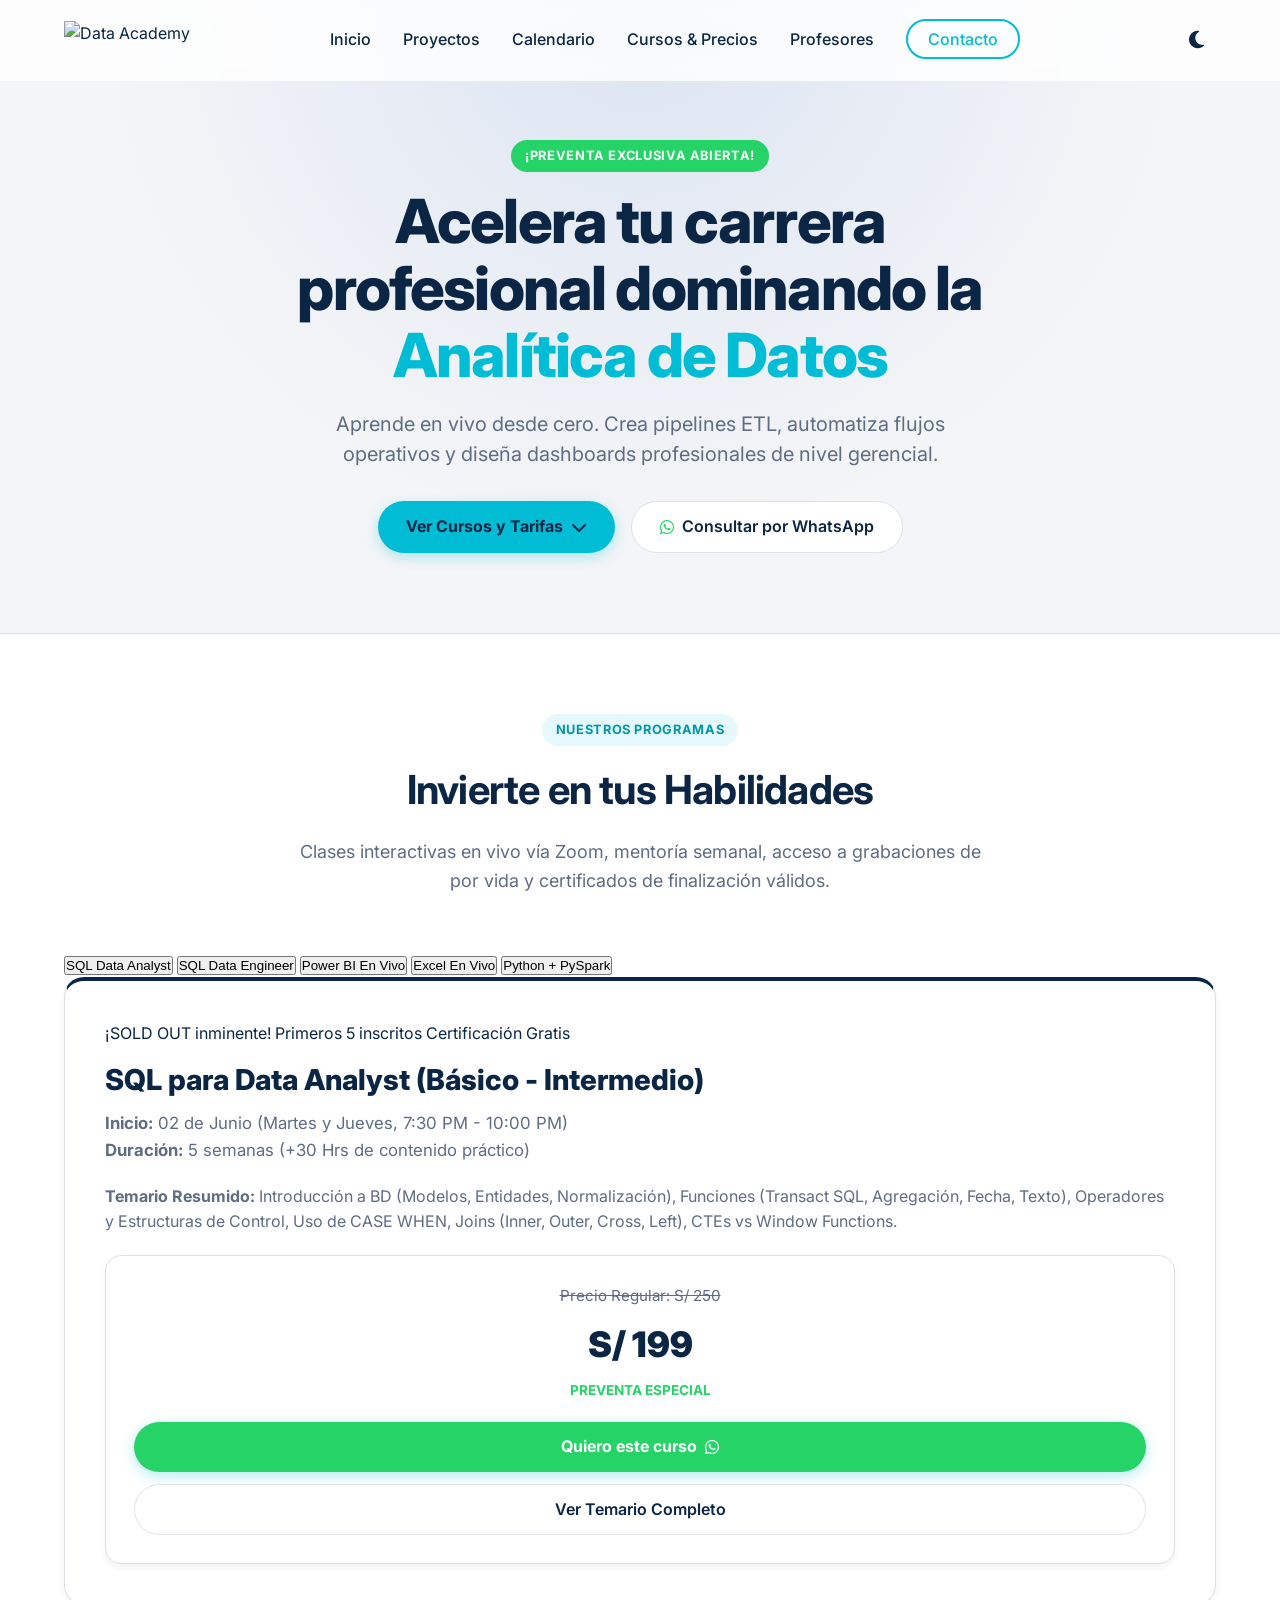
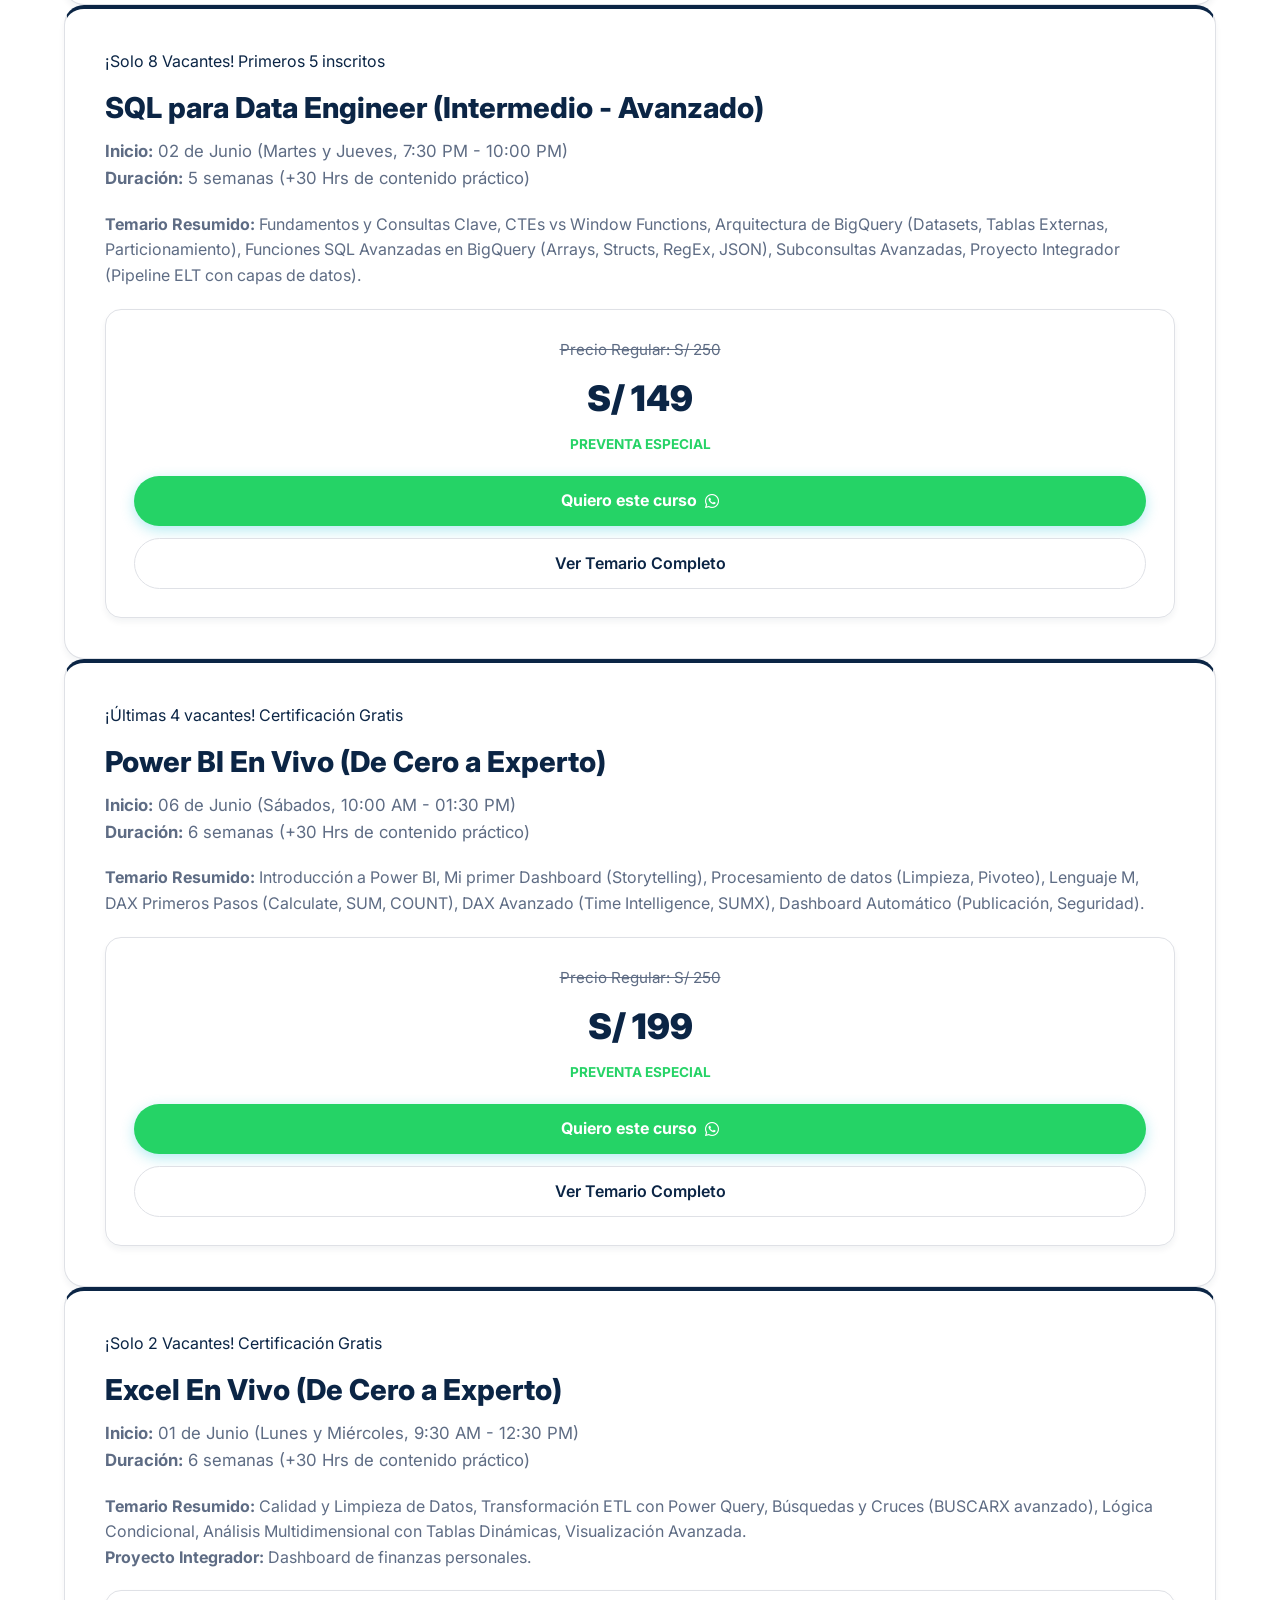
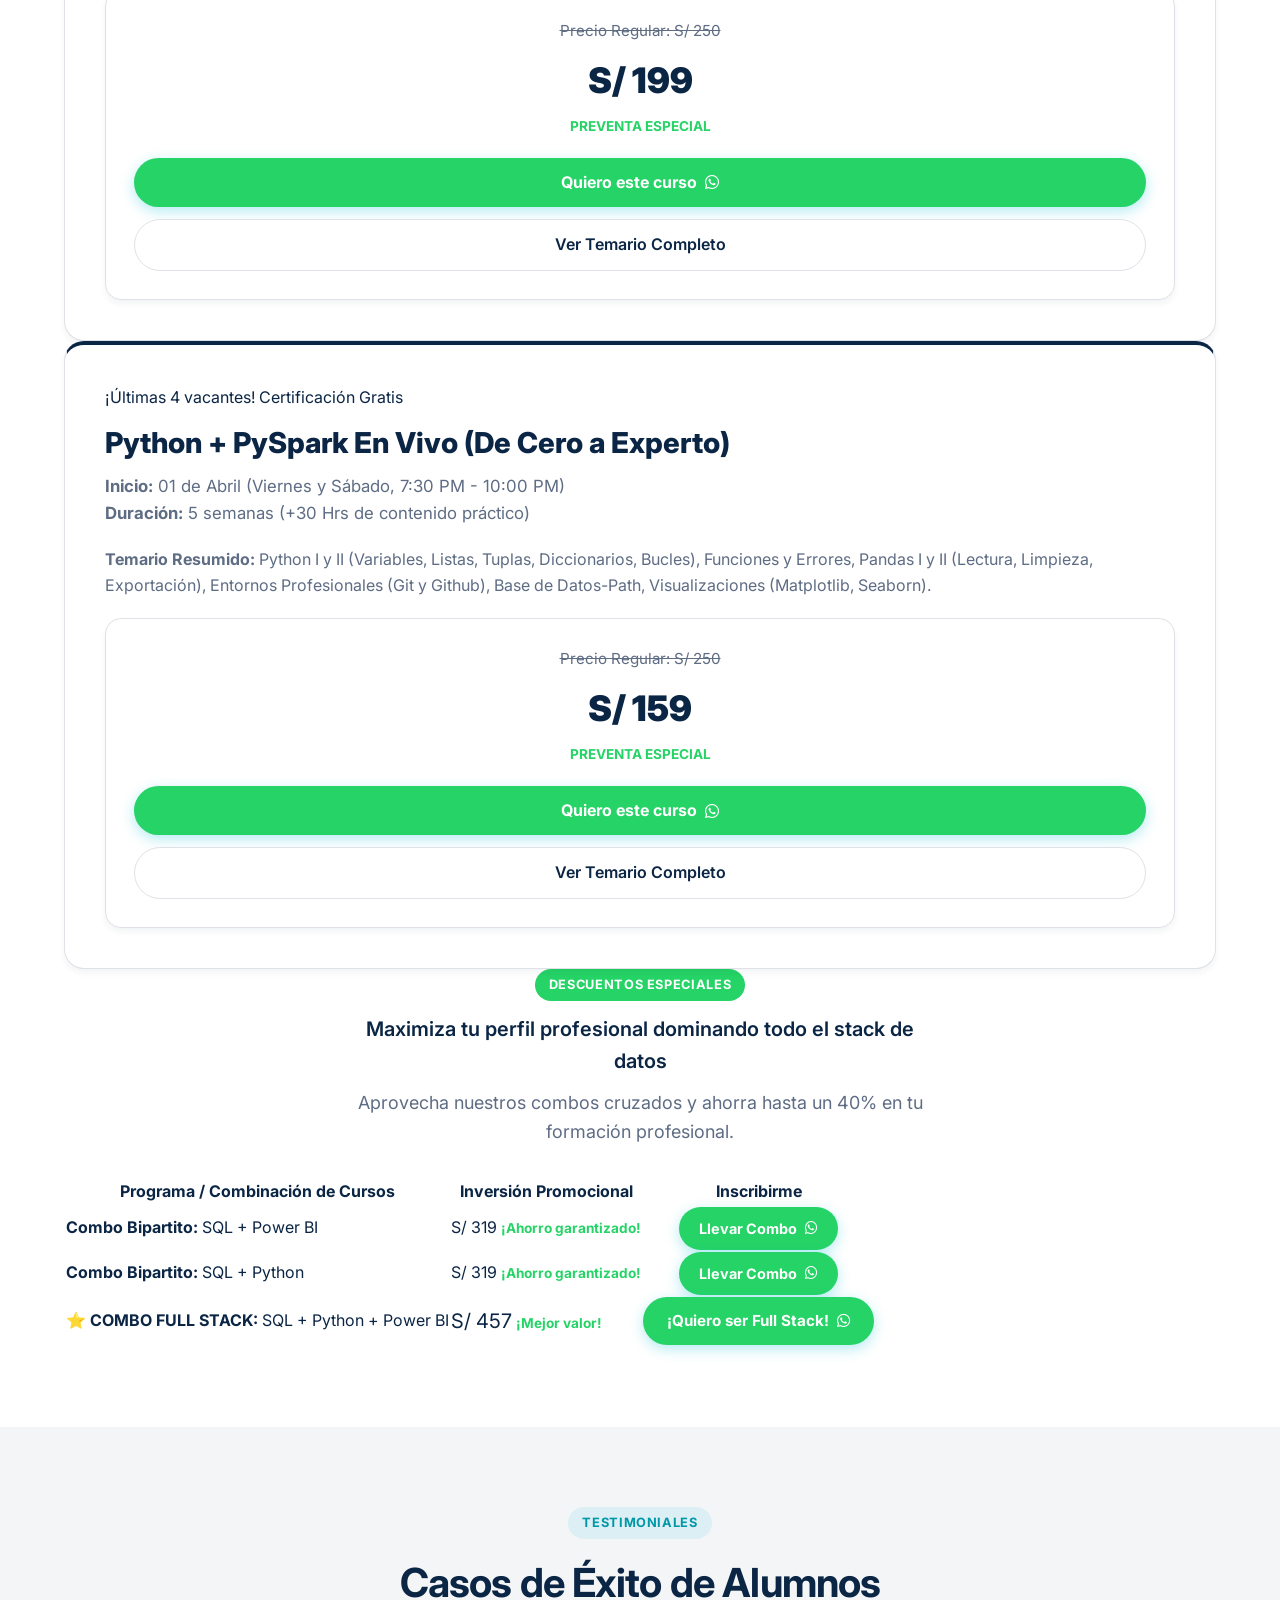
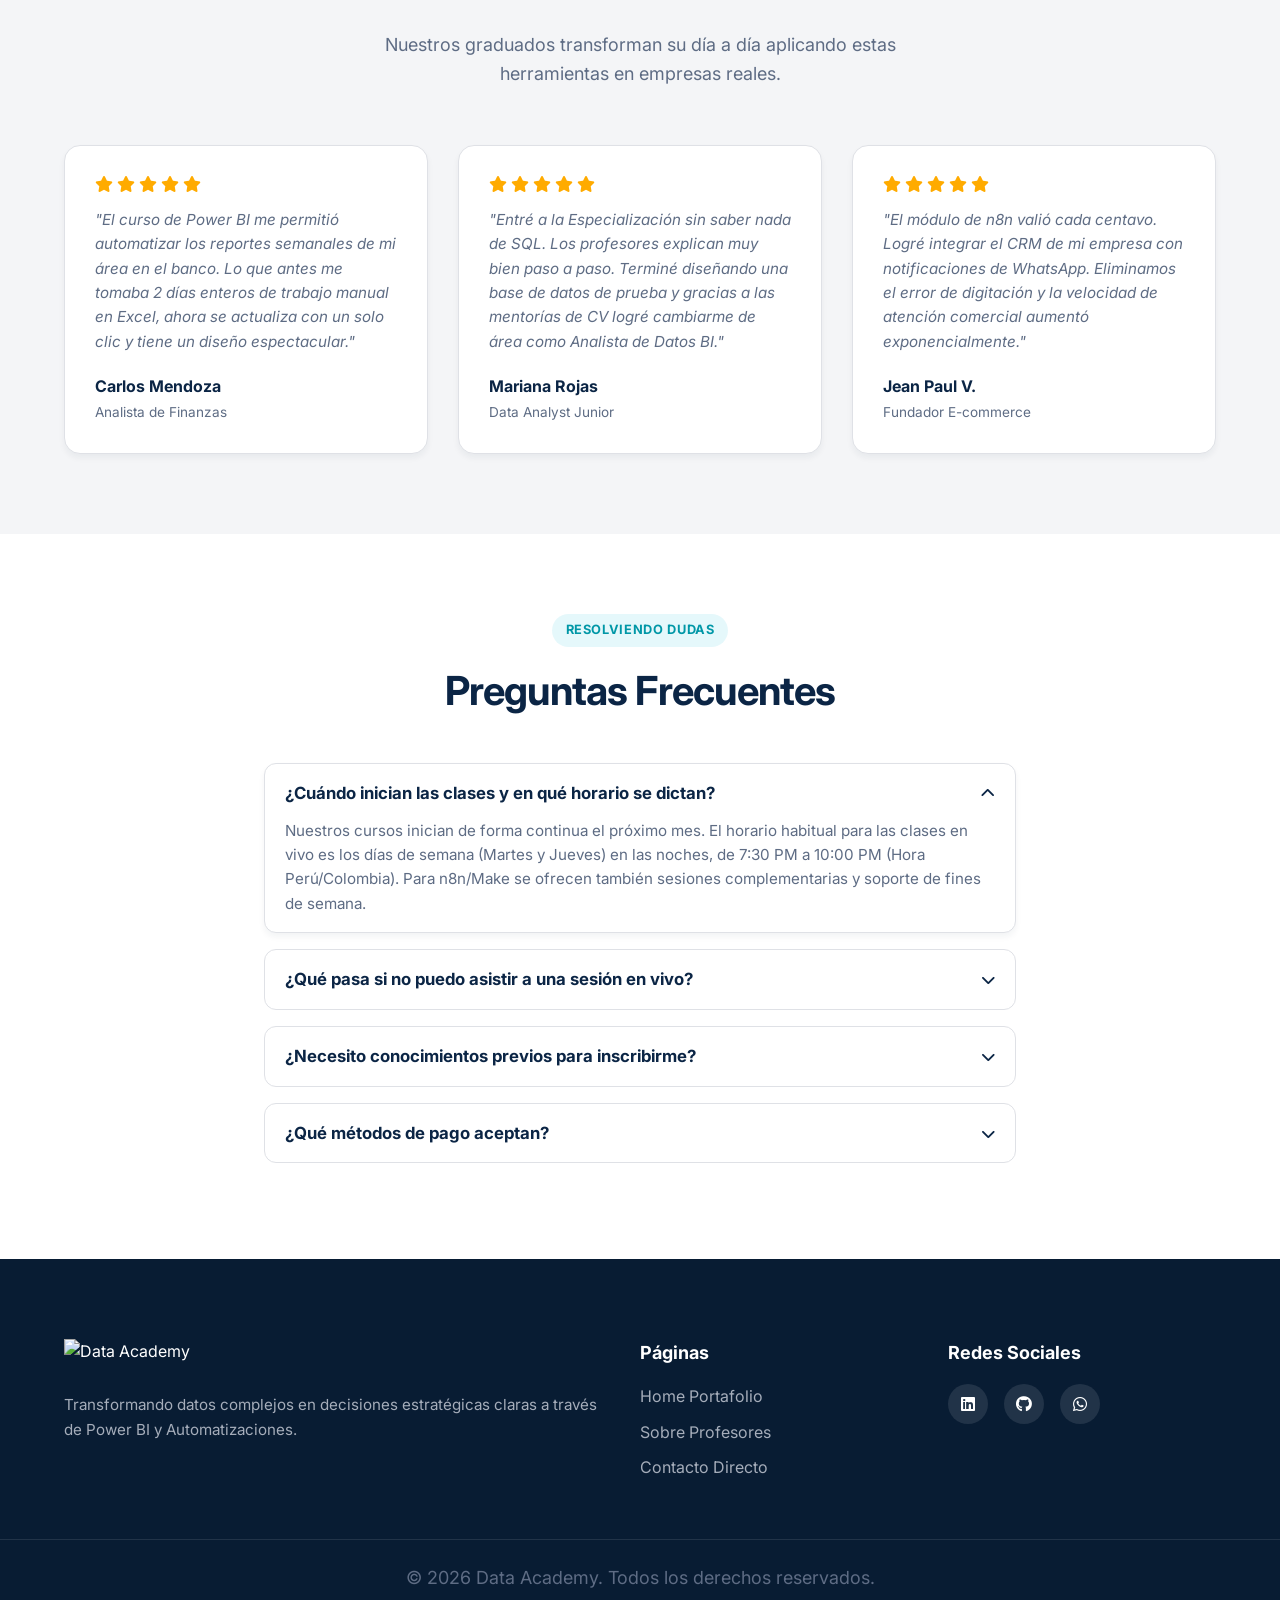
==== commit fc32b874: "update course pages schedules and package promo prices" ====
--- a/landing-ventas.html
+++ b/landing-ventas.html
@@ -281,17 +281,17 @@
 
                             <tr>
                                 <td><strong>Combo Bipartito:</strong> SQL + Power BI</td>
-                                <td><span class="combo-highlight">S/ 279</span> <span style="font-size: 0.85rem; color: var(--secondary-color); font-weight: 700;">¡Ahorro garantizado!</span></td>
+                                <td><span class="combo-highlight">S/ 319</span> <span style="font-size: 0.85rem; color: var(--secondary-color); font-weight: 700;">¡Ahorro garantizado!</span></td>
                                 <td style="text-align: center;"><a href="https://api.whatsapp.com/send/?phone=51904882577&text=Hola%2C%20quiero%20llevar%20el%20Combo%20SQL%20%20%20Power%20BI&type=phone_number&app_absent=0" class="btn btn-primary btn-whatsapp" style="padding: 10px 20px; font-size: 0.9rem;" target="_blank">Llevar Combo <i class="fab fa-whatsapp"></i></a></td>
                             </tr>
                             <tr>
                                 <td><strong>Combo Bipartito:</strong> SQL + Python</td>
-                                <td><span class="combo-highlight">S/ 279</span> <span style="font-size: 0.85rem; color: var(--secondary-color); font-weight: 700;">¡Ahorro garantizado!</span></td>
+                                <td><span class="combo-highlight">S/ 319</span> <span style="font-size: 0.85rem; color: var(--secondary-color); font-weight: 700;">¡Ahorro garantizado!</span></td>
                                 <td style="text-align: center;"><a href="https://api.whatsapp.com/send/?phone=51904882577&text=Hola%2C%20quiero%20llevar%20el%20Combo%20SQL%20%20%20Python&type=phone_number&app_absent=0" class="btn btn-primary btn-whatsapp" style="padding: 10px 20px; font-size: 0.9rem;" target="_blank">Llevar Combo <i class="fab fa-whatsapp"></i></a></td>
                             </tr>
                             <tr>
                                 <td>⭐ <strong>COMBO FULL STACK:</strong> SQL + Python + Power BI</td>
-                                <td><span class="combo-highlight" style="font-size: 1.25rem;">S/ 409</span> <span style="font-size: 0.85rem; color: var(--secondary-color); font-weight: 700;">¡Mejor valor!</span></td>
+                                <td><span class="combo-highlight" style="font-size: 1.25rem;">S/ 457</span> <span style="font-size: 0.85rem; color: var(--secondary-color); font-weight: 700;">¡Mejor valor!</span></td>
                                 <td style="text-align: center;"><a href="https://api.whatsapp.com/send/?phone=51904882577&text=Hola%2C%20quiero%20inscribirme%20en%20el%20Combo%20Full%20Stack%20de%20Datos&type=phone_number&app_absent=0" class="btn btn-primary btn-whatsapp" style="padding: 12px 24px; font-size: 0.95rem; font-weight: 700;" target="_blank">¡Quiero ser Full Stack! <i class="fab fa-whatsapp"></i></a></td>
                             </tr>
                         </tbody>
